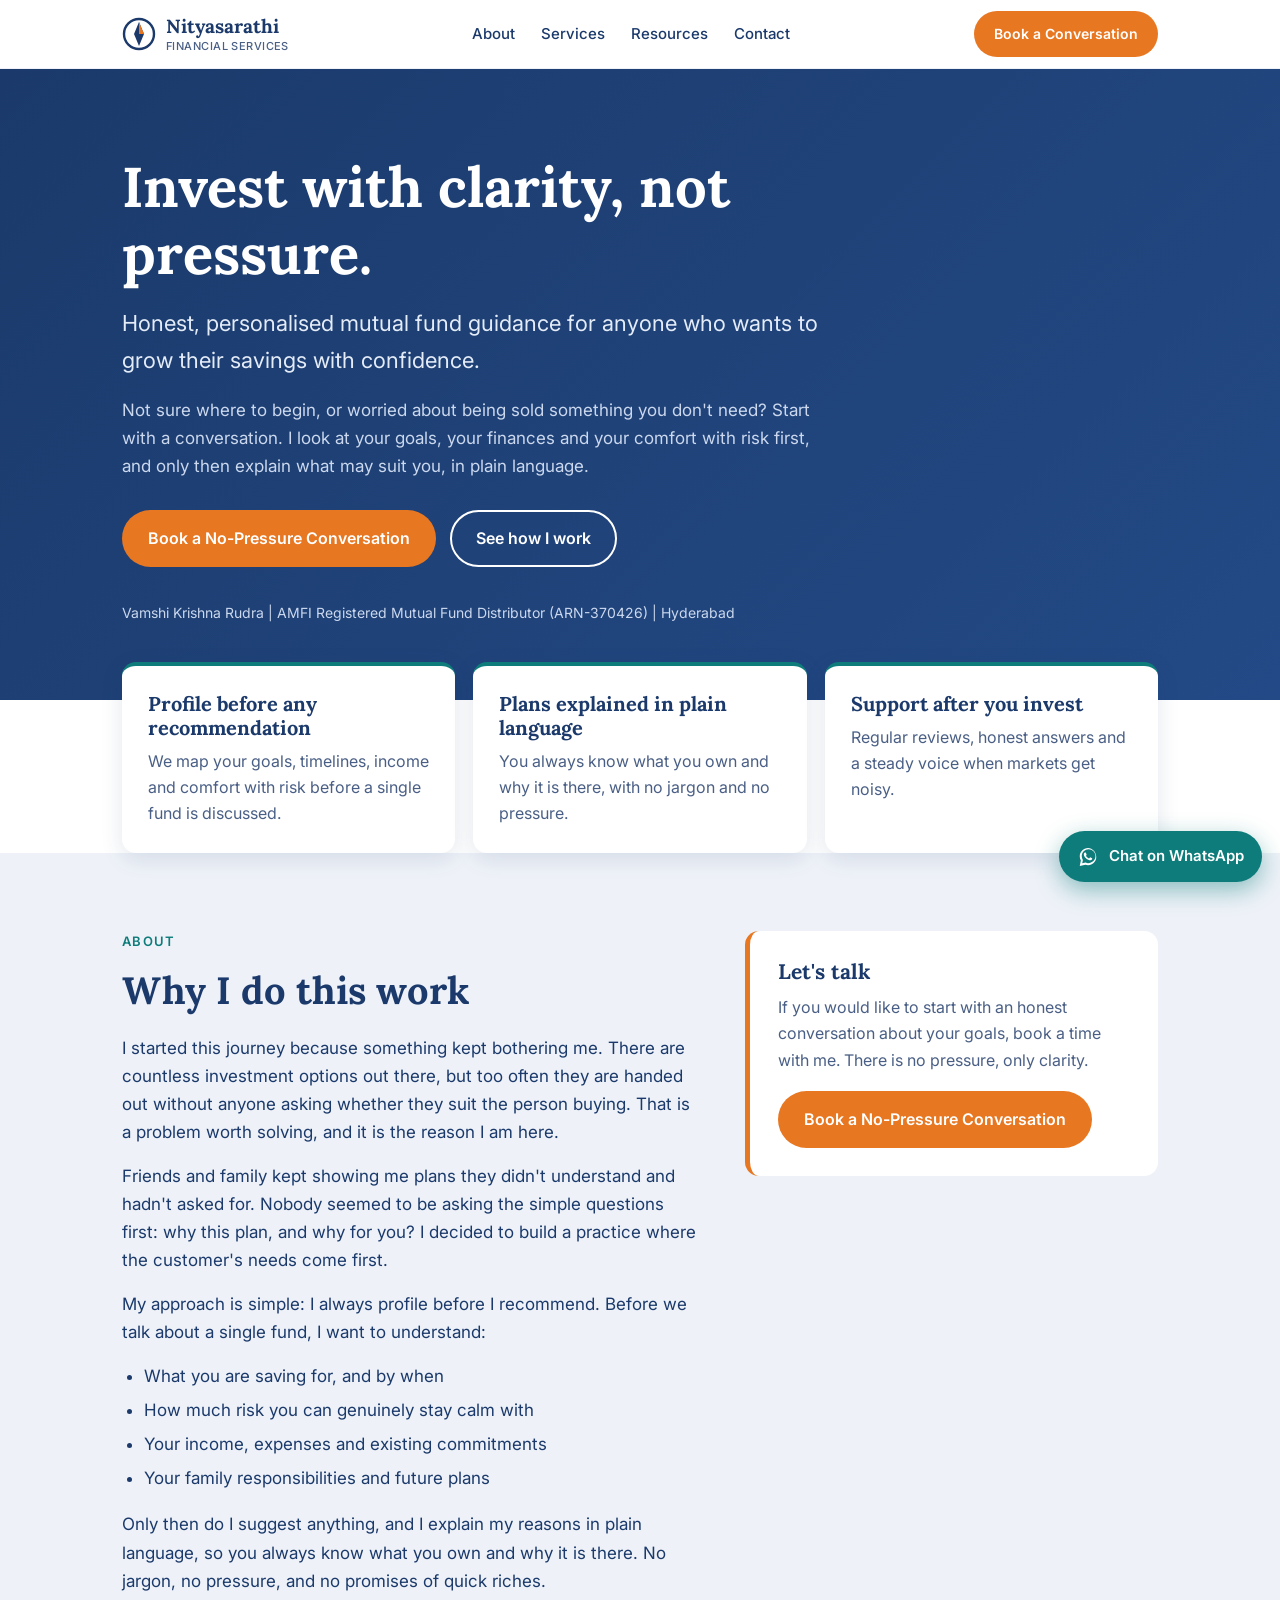
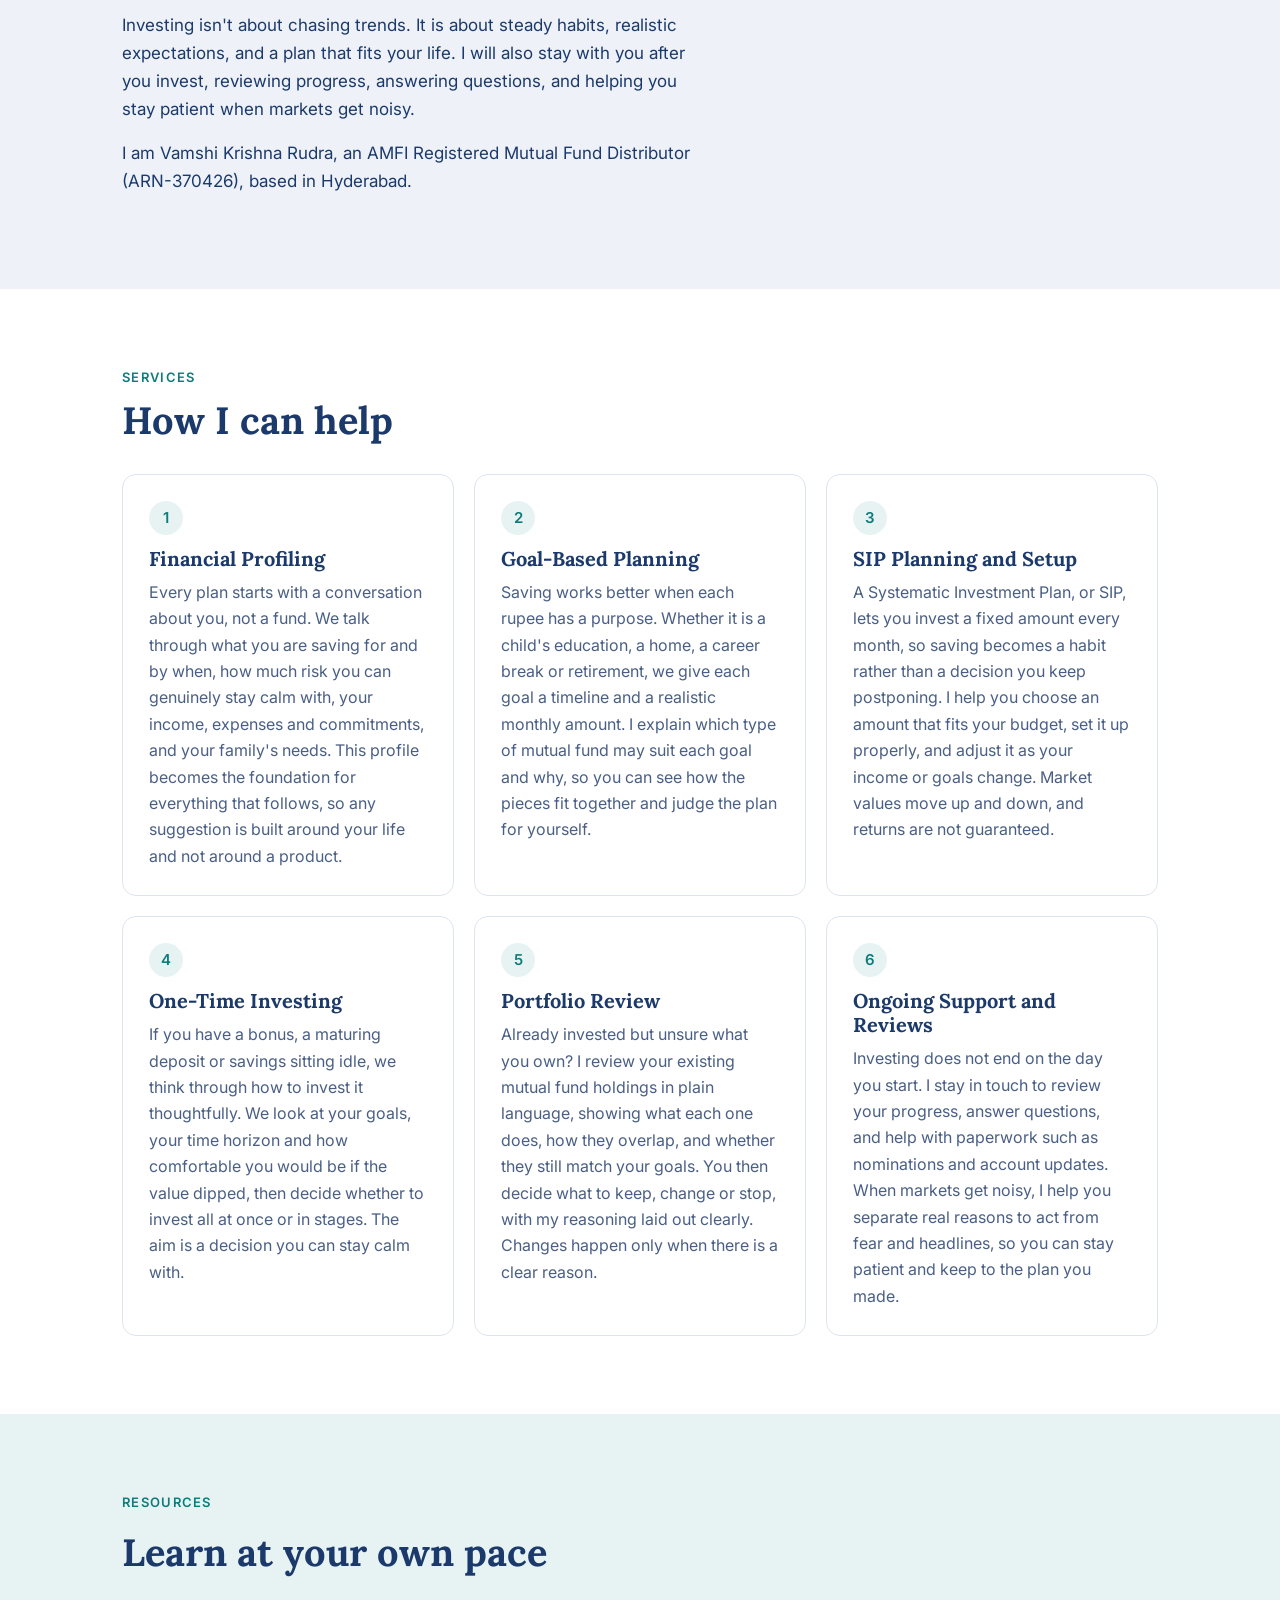
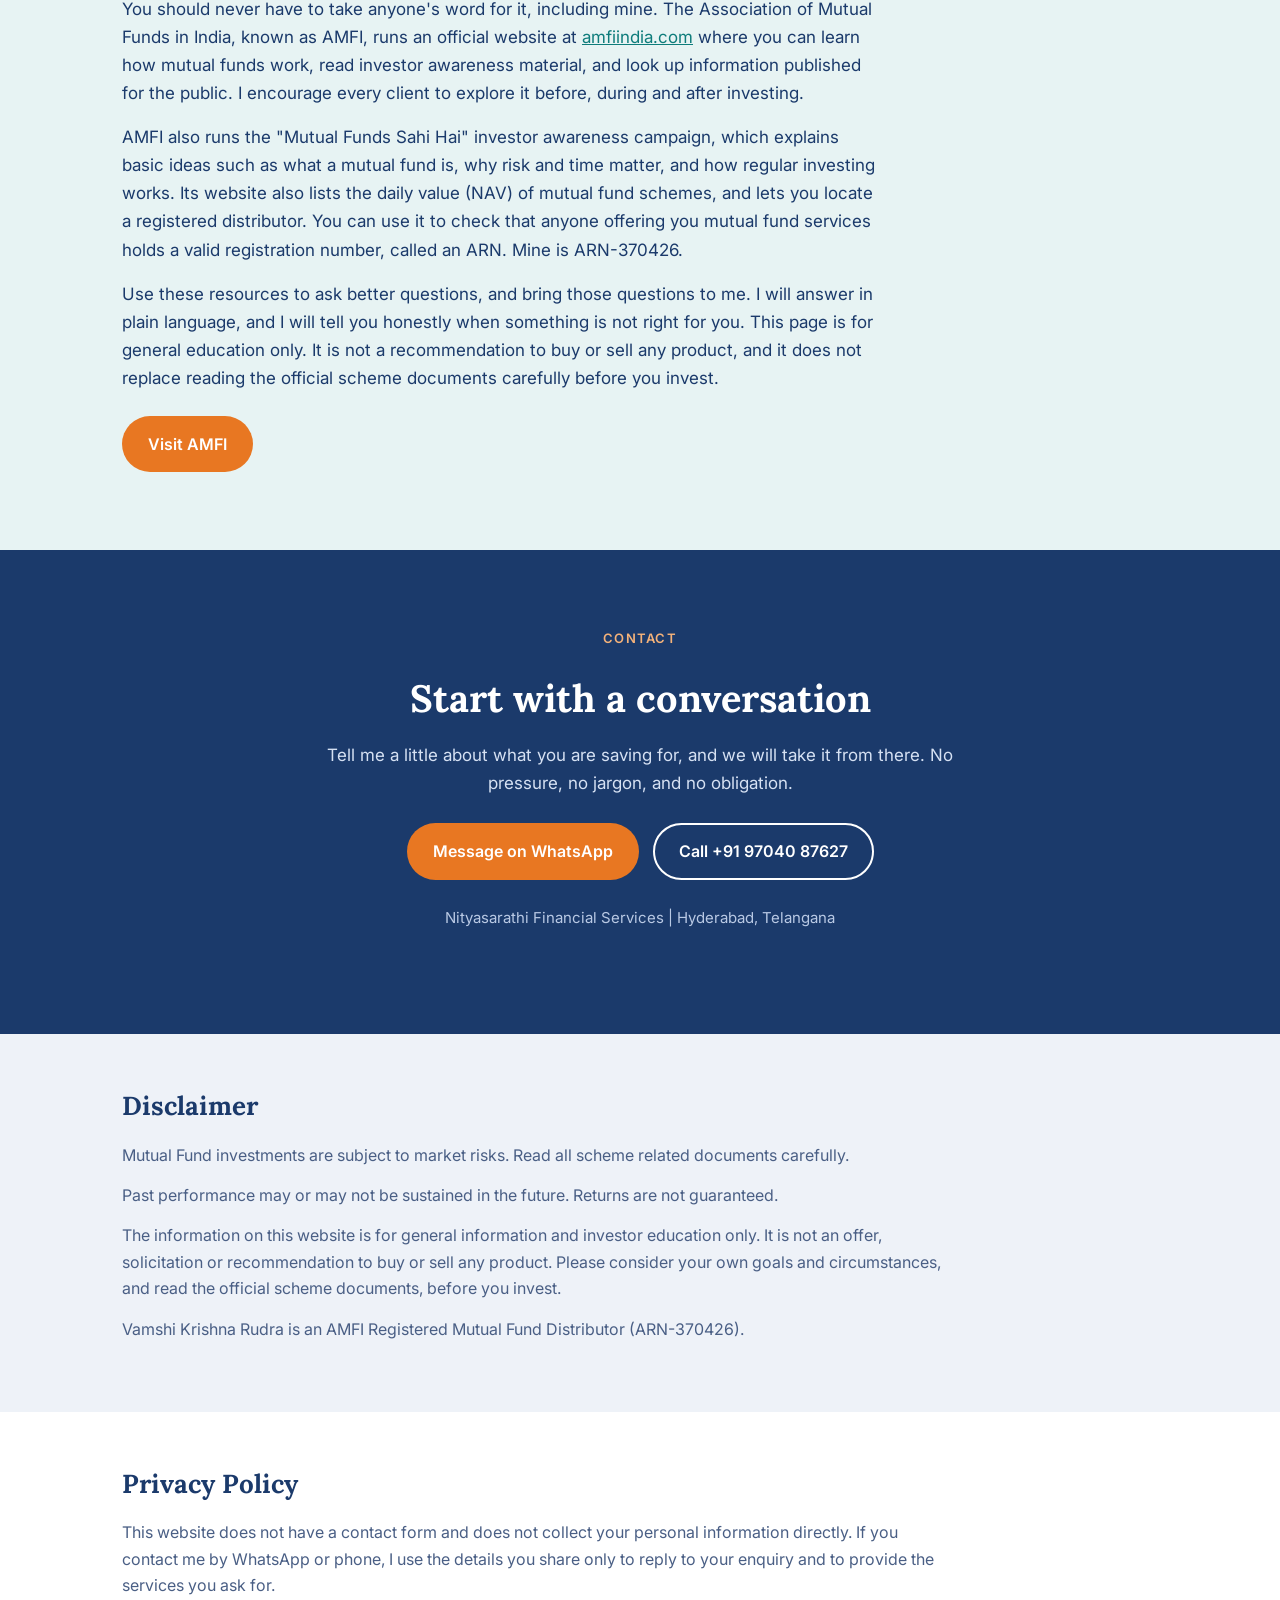
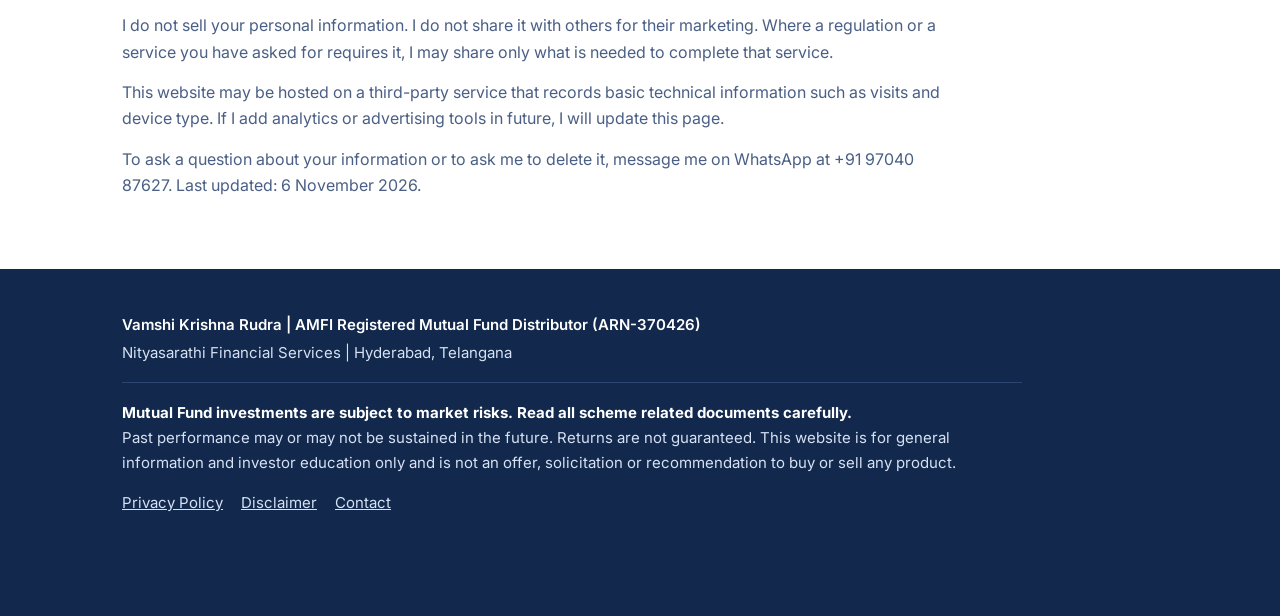
==== index.html @ 52b4471c "Add files via upload" ====
<!DOCTYPE html>
<html lang="en">
<head>
<meta charset="utf-8">
<meta name="viewport" content="width=device-width, initial-scale=1">
<title>Nityasarathi Financial Services | Mutual Fund Distributor, Hyderabad</title>
<meta name="description" content="Honest, personalised mutual fund guidance explained in plain language. Vamshi Krishna Rudra, AMFI Registered Mutual Fund Distributor (ARN-370426), Hyderabad.">
<meta property="og:title" content="Nityasarathi Financial Services">
<meta property="og:description" content="Invest with clarity, not pressure. Honest, personalised mutual fund guidance for anyone who wants to grow their savings with confidence.">
<meta property="og:type" content="website">
<link rel="preconnect" href="https://fonts.googleapis.com">
<link rel="preconnect" href="https://fonts.gstatic.com" crossorigin>
<link href="https://fonts.googleapis.com/css2?family=Lora:wght@600;700&family=Inter:wght@400;500;600&display=swap" rel="stylesheet">
<style>
  :root {
    --navy: #1B3A6B;
    --teal: #0E7C7B;
    --orange: #E87722;
    --navy-tint: #EEF2F8;
    --teal-tint: #E7F3F3;
    --text: #1B3A6B;
    --muted: #4A5F85;
    --white: #FFFFFF;
    --radius: 14px;
  }
  * { box-sizing: border-box; margin: 0; padding: 0; }
  html { scroll-behavior: smooth; scroll-padding-top: 76px; }
  body { font-family: 'Inter', Arial, sans-serif; color: var(--text); background: var(--white); line-height: 1.65; font-size: 17px; }
  h1, h2, h3 { font-family: 'Lora', Georgia, serif; color: var(--navy); line-height: 1.2; }
  a { color: var(--teal); }
  .wrap { width: 100%; max-width: 1080px; margin: 0 auto; padding: 0 22px; }

  /* Header */
  header { position: sticky; top: 0; z-index: 50; background: var(--white); border-bottom: 1px solid var(--navy-tint); }
  .bar { display: flex; align-items: center; justify-content: space-between; height: 68px; gap: 16px; }
  .brand { display: flex; align-items: center; gap: 10px; text-decoration: none; color: var(--navy); font-family: 'Lora', Georgia, serif; font-weight: 700; font-size: 19px; line-height: 1.1; }
  .brand small { display: block; font-family: 'Inter', Arial, sans-serif; font-weight: 500; font-size: 11px; color: var(--muted); letter-spacing: .04em; text-transform: uppercase; margin-top: 3px; }
  nav { display: flex; gap: 26px; }
  nav a { text-decoration: none; color: var(--navy); font-weight: 500; font-size: 15px; }
  nav a:hover { color: var(--teal); }

  .btn { display: inline-block; text-decoration: none; font-weight: 600; font-size: 16px; padding: 13px 24px; border-radius: 999px; border: 2px solid transparent; cursor: pointer; text-align: center; }
  .btn-primary { background: var(--orange); color: var(--white); }
  .btn-primary:hover { background: #cf6a1c; }
  .btn-outline { border-color: var(--navy); color: var(--navy); background: transparent; }
  .btn-outline:hover { background: var(--navy); color: var(--white); }
  .btn-small { padding: 9px 18px; font-size: 14px; }

  /* Hero */
  .hero { background: linear-gradient(135deg, var(--navy) 0%, #234a86 100%); color: var(--white); padding: 84px 0 76px; }
  .hero h1 { color: var(--white); font-size: clamp(34px, 6vw, 56px); max-width: 780px; margin-bottom: 18px; }
  .hero .lead { font-size: clamp(18px, 2.4vw, 22px); max-width: 720px; margin-bottom: 18px; color: #E4ECF8; }
  .hero p.sub { max-width: 700px; color: #CBD8EE; margin-bottom: 30px; }
  .hero .actions { display: flex; flex-wrap: wrap; gap: 14px; }
  .hero .btn-outline { border-color: var(--white); color: var(--white); }
  .hero .btn-outline:hover { background: var(--white); color: var(--navy); }
  .hero .id { margin-top: 34px; font-size: 14px; color: #CBD8EE; }

  .pillars { margin-top: -38px; position: relative; z-index: 2; }
  .grid3 { display: grid; grid-template-columns: repeat(3, 1fr); gap: 18px; }
  .card { background: var(--white); border-radius: var(--radius); padding: 26px; box-shadow: 0 6px 22px rgba(27, 58, 107, .12); }
  .card h3 { font-size: 20px; margin-bottom: 8px; }
  .card p { color: var(--muted); font-size: 16px; }
  .pillars .card { border-top: 4px solid var(--teal); }

  section { padding: 78px 0; }
  .eyebrow { color: var(--teal); font-weight: 600; font-size: 13px; letter-spacing: .1em; text-transform: uppercase; margin-bottom: 10px; }
  h2 { font-size: clamp(28px, 4vw, 38px); margin-bottom: 20px; }

  /* About */
  #about { background: var(--navy-tint); }
  .about-grid { display: grid; grid-template-columns: 1.4fr 1fr; gap: 44px; align-items: start; }
  .about-grid p { margin-bottom: 16px; }
  .about-grid ul { margin: 0 0 18px 22px; }
  .about-grid li { margin-bottom: 6px; }
  .about-side { background: var(--white); border-radius: var(--radius); padding: 28px; border-left: 5px solid var(--orange); }
  .about-side h3 { font-size: 21px; margin-bottom: 10px; }
  .about-side p { color: var(--muted); font-size: 16px; margin-bottom: 18px; }

  /* Services */
  .grid-services { display: grid; grid-template-columns: repeat(3, 1fr); gap: 20px; margin-top: 30px; }
  .service { background: var(--white); border: 1px solid #DCE4F0; border-radius: var(--radius); padding: 26px; }
  .service .n { display: inline-flex; align-items: center; justify-content: center; width: 34px; height: 34px; border-radius: 50%; background: var(--teal-tint); color: var(--teal); font-weight: 600; font-size: 15px; margin-bottom: 12px; }
  .service h3 { font-size: 20px; margin-bottom: 8px; }
  .service p { color: var(--muted); font-size: 16px; }

  /* Resources */
  #resources { background: var(--teal-tint); }
  #resources .text { max-width: 760px; }
  #resources p { margin-bottom: 16px; }
  #resources .btn { margin-top: 8px; }

  /* Contact */
  #contact { background: var(--navy); color: var(--white); text-align: center; }
  #contact h2 { color: var(--white); }
  #contact p { max-width: 640px; margin: 0 auto 26px; color: #D6E1F3; }
  #contact .actions { display: flex; flex-wrap: wrap; gap: 14px; justify-content: center; }
  #contact .btn-outline { border-color: var(--white); color: var(--white); }
  #contact .btn-outline:hover { background: var(--white); color: var(--navy); }
  #contact .place { margin-top: 26px; font-size: 15px; color: #B9C9E4; }

  /* Legal sections */
  .legal { padding: 56px 0; }
  .legal h2 { font-size: 26px; }
  .legal p { max-width: 820px; margin-bottom: 14px; color: var(--muted); font-size: 16px; }
  .legal.alt { background: var(--navy-tint); }

  /* Footer */
  footer { background: #12294d; color: #D6E1F3; padding: 44px 0 100px; font-size: 15px; }
  footer .reg { font-weight: 600; color: var(--white); margin-bottom: 4px; }
  footer .line { margin-bottom: 16px; }
  footer .disc { border-top: 1px solid #2d4670; padding-top: 18px; margin-top: 6px; max-width: 900px; }
  footer .disc strong { color: var(--white); }
  footer .links { margin-top: 16px; display: flex; gap: 18px; flex-wrap: wrap; }
  footer a { color: #D6E1F3; }

  /* WhatsApp floating button */
  .wa { position: fixed; right: 18px; bottom: 18px; z-index: 60; display: flex; align-items: center; gap: 10px; background: var(--teal); color: var(--white); text-decoration: none; font-weight: 600; font-size: 15px; padding: 13px 18px; border-radius: 999px; box-shadow: 0 8px 24px rgba(14, 124, 123, .45); }
  .wa:hover { background: #0b6665; }
  .wa svg { width: 22px; height: 22px; fill: currentColor; }

  @media (max-width: 860px) {
    nav { display: none; }
    .grid3, .grid-services, .about-grid { grid-template-columns: 1fr; }
    .hero { padding: 56px 0 64px; }
    section { padding: 58px 0; }
    .brand small { display: none; }
  }
  @media (max-width: 480px) {
    .wa span { display: none; }
    .wa { padding: 15px; }
    .bar .btn-small { padding: 9px 14px; font-size: 13px; }
  }
</style>
</head>
<body>

<header>
  <div class="wrap bar">
    <a class="brand" href="#top" aria-label="Nityasarathi Financial Services home">
      <svg width="34" height="34" viewBox="0 0 34 34" aria-hidden="true"><circle cx="17" cy="17" r="15" fill="none" stroke="#1B3A6B" stroke-width="2.4"/><path d="M17 5 L22 17 L17 29 L12 17 Z" fill="#1B3A6B"/><path d="M17 5 L22 17 L17 17 Z" fill="#E87722"/></svg>
      <span>Nityasarathi<small>Financial Services</small></span>
    </a>
    <nav aria-label="Main">
      <a href="#about">About</a>
      <a href="#services">Services</a>
      <a href="#resources">Resources</a>
      <a href="#contact">Contact</a>
    </nav>
    <a class="btn btn-primary btn-small" href="https://wa.me/919704087627?text=Hello%2C%20I%20would%20like%20to%20book%20a%20conversation." target="_blank" rel="noopener">Book a Conversation</a>
  </div>
</header>

<main id="top">

<!-- HERO -->
<div class="hero">
  <div class="wrap">
    <h1>Invest with clarity, not pressure.</h1>
    <p class="lead">Honest, personalised mutual fund guidance for anyone who wants to grow their savings with confidence.</p>
    <p class="sub">Not sure where to begin, or worried about being sold something you don't need? Start with a conversation. I look at your goals, your finances and your comfort with risk first, and only then explain what may suit you, in plain language.</p>
    <div class="actions">
      <a class="btn btn-primary" href="https://wa.me/919704087627?text=Hello%2C%20I%20would%20like%20to%20book%20a%20no-pressure%20conversation." target="_blank" rel="noopener">Book a No-Pressure Conversation</a>
      <a class="btn btn-outline" href="#about">See how I work</a>
    </div>
    <p class="id">Vamshi Krishna Rudra | AMFI Registered Mutual Fund Distributor (ARN-370426) | Hyderabad</p>
  </div>
</div>

<div class="pillars">
  <div class="wrap grid3">
    <div class="card">
      <h3>Profile before any recommendation</h3>
      <p>We map your goals, timelines, income and comfort with risk before a single fund is discussed.</p>
    </div>
    <div class="card">
      <h3>Plans explained in plain language</h3>
      <p>You always know what you own and why it is there, with no jargon and no pressure.</p>
    </div>
    <div class="card">
      <h3>Support after you invest</h3>
      <p>Regular reviews, honest answers and a steady voice when markets get noisy.</p>
    </div>
  </div>
</div>

<!-- ABOUT -->
<section id="about">
  <div class="wrap about-grid">
    <div>
      <p class="eyebrow">About</p>
      <h2>Why I do this work</h2>
      <p>I started this journey because something kept bothering me. There are countless investment options out there, but too often they are handed out without anyone asking whether they suit the person buying. That is a problem worth solving, and it is the reason I am here.</p>
      <p>Friends and family kept showing me plans they didn't understand and hadn't asked for. Nobody seemed to be asking the simple questions first: why this plan, and why for you? I decided to build a practice where the customer's needs come first.</p>
      <p>My approach is simple: I always profile before I recommend. Before we talk about a single fund, I want to understand:</p>
      <ul>
        <li>What you are saving for, and by when</li>
        <li>How much risk you can genuinely stay calm with</li>
        <li>Your income, expenses and existing commitments</li>
        <li>Your family responsibilities and future plans</li>
      </ul>
      <p>Only then do I suggest anything, and I explain my reasons in plain language, so you always know what you own and why it is there. No jargon, no pressure, and no promises of quick riches.</p>
      <p>Investing isn't about chasing trends. It is about steady habits, realistic expectations, and a plan that fits your life. I will also stay with you after you invest, reviewing progress, answering questions, and helping you stay patient when markets get noisy.</p>
      <p>I am Vamshi Krishna Rudra, an AMFI Registered Mutual Fund Distributor (ARN-370426), based in Hyderabad.</p>
    </div>
    <aside class="about-side">
      <h3>Let's talk</h3>
      <p>If you would like to start with an honest conversation about your goals, book a time with me. There is no pressure, only clarity.</p>
      <a class="btn btn-primary" href="https://wa.me/919704087627?text=Hello%2C%20I%20would%20like%20to%20book%20a%20conversation." target="_blank" rel="noopener">Book a No-Pressure Conversation</a>
    </aside>
  </div>
</section>

<!-- SERVICES -->
<section id="services">
  <div class="wrap">
    <p class="eyebrow">Services</p>
    <h2>How I can help</h2>
    <div class="grid-services">
      <div class="service">
        <span class="n">1</span>
        <h3>Financial Profiling</h3>
        <p>Every plan starts with a conversation about you, not a fund. We talk through what you are saving for and by when, how much risk you can genuinely stay calm with, your income, expenses and commitments, and your family's needs. This profile becomes the foundation for everything that follows, so any suggestion is built around your life and not around a product.</p>
      </div>
      <div class="service">
        <span class="n">2</span>
        <h3>Goal-Based Planning</h3>
        <p>Saving works better when each rupee has a purpose. Whether it is a child's education, a home, a career break or retirement, we give each goal a timeline and a realistic monthly amount. I explain which type of mutual fund may suit each goal and why, so you can see how the pieces fit together and judge the plan for yourself.</p>
      </div>
      <div class="service">
        <span class="n">3</span>
        <h3>SIP Planning and Setup</h3>
        <p>A Systematic Investment Plan, or SIP, lets you invest a fixed amount every month, so saving becomes a habit rather than a decision you keep postponing. I help you choose an amount that fits your budget, set it up properly, and adjust it as your income or goals change. Market values move up and down, and returns are not guaranteed.</p>
      </div>
      <div class="service">
        <span class="n">4</span>
        <h3>One-Time Investing</h3>
        <p>If you have a bonus, a maturing deposit or savings sitting idle, we think through how to invest it thoughtfully. We look at your goals, your time horizon and how comfortable you would be if the value dipped, then decide whether to invest all at once or in stages. The aim is a decision you can stay calm with.</p>
      </div>
      <div class="service">
        <span class="n">5</span>
        <h3>Portfolio Review</h3>
        <p>Already invested but unsure what you own? I review your existing mutual fund holdings in plain language, showing what each one does, how they overlap, and whether they still match your goals. You then decide what to keep, change or stop, with my reasoning laid out clearly. Changes happen only when there is a clear reason.</p>
      </div>
      <div class="service">
        <span class="n">6</span>
        <h3>Ongoing Support and Reviews</h3>
        <p>Investing does not end on the day you start. I stay in touch to review your progress, answer questions, and help with paperwork such as nominations and account updates. When markets get noisy, I help you separate real reasons to act from fear and headlines, so you can stay patient and keep to the plan you made.</p>
      </div>
    </div>
  </div>
</section>

<!-- RESOURCES -->
<section id="resources">
  <div class="wrap">
    <div class="text">
      <p class="eyebrow">Resources</p>
      <h2>Learn at your own pace</h2>
      <p>You should never have to take anyone's word for it, including mine. The Association of Mutual Funds in India, known as AMFI, runs an official website at <a href="https://www.amfiindia.com" target="_blank" rel="noopener">amfiindia.com</a> where you can learn how mutual funds work, read investor awareness material, and look up information published for the public. I encourage every client to explore it before, during and after investing.</p>
      <p>AMFI also runs the "Mutual Funds Sahi Hai" investor awareness campaign, which explains basic ideas such as what a mutual fund is, why risk and time matter, and how regular investing works. Its website also lists the daily value (NAV) of mutual fund schemes, and lets you locate a registered distributor. You can use it to check that anyone offering you mutual fund services holds a valid registration number, called an ARN. Mine is ARN-370426.</p>
      <p>Use these resources to ask better questions, and bring those questions to me. I will answer in plain language, and I will tell you honestly when something is not right for you. This page is for general education only. It is not a recommendation to buy or sell any product, and it does not replace reading the official scheme documents carefully before you invest.</p>
      <a class="btn btn-primary" href="https://www.amfiindia.com" target="_blank" rel="noopener">Visit AMFI</a>
    </div>
  </div>
</section>

<!-- CONTACT -->
<section id="contact">
  <div class="wrap">
    <p class="eyebrow" style="color:#F4B27A">Contact</p>
    <h2>Start with a conversation</h2>
    <p>Tell me a little about what you are saving for, and we will take it from there. No pressure, no jargon, and no obligation.</p>
    <div class="actions">
      <a class="btn btn-primary" href="https://wa.me/919704087627?text=Hello%2C%20I%20would%20like%20to%20book%20a%20no-pressure%20conversation." target="_blank" rel="noopener">Message on WhatsApp</a>
      <a class="btn btn-outline" href="tel:+919704087627">Call +91 97040 87627</a>
    </div>
    <p class="place">Nityasarathi Financial Services | Hyderabad, Telangana</p>
  </div>
</section>

<!-- DISCLAIMER -->
<section class="legal alt" id="disclaimer">
  <div class="wrap">
    <h2>Disclaimer</h2>
    <p>Mutual Fund investments are subject to market risks. Read all scheme related documents carefully.</p>
    <p>Past performance may or may not be sustained in the future. Returns are not guaranteed.</p>
    <p>The information on this website is for general information and investor education only. It is not an offer, solicitation or recommendation to buy or sell any product. Please consider your own goals and circumstances, and read the official scheme documents, before you invest.</p>
    <p>Vamshi Krishna Rudra is an AMFI Registered Mutual Fund Distributor (ARN-370426).</p>
  </div>
</section>

<!-- PRIVACY -->
<section class="legal" id="privacy">
  <div class="wrap">
    <h2>Privacy Policy</h2>
    <p>This website does not have a contact form and does not collect your personal information directly. If you contact me by WhatsApp or phone, I use the details you share only to reply to your enquiry and to provide the services you ask for.</p>
    <p>I do not sell your personal information. I do not share it with others for their marketing. Where a regulation or a service you have asked for requires it, I may share only what is needed to complete that service.</p>
    <p>This website may be hosted on a third-party service that records basic technical information such as visits and device type. If I add analytics or advertising tools in future, I will update this page.</p>
    <p>To ask a question about your information or to ask me to delete it, message me on WhatsApp at +91 97040 87627. Last updated: 6 November 2026.</p>
  </div>
</section>

</main>

<footer>
  <div class="wrap">
    <p class="reg">Vamshi Krishna Rudra | AMFI Registered Mutual Fund Distributor (ARN-370426)</p>
    <p class="line">Nityasarathi Financial Services | Hyderabad, Telangana</p>
    <div class="disc">
      <p><strong>Mutual Fund investments are subject to market risks. Read all scheme related documents carefully.</strong></p>
      <p>Past performance may or may not be sustained in the future. Returns are not guaranteed. This website is for general information and investor education only and is not an offer, solicitation or recommendation to buy or sell any product.</p>
    </div>
    <div class="links">
      <a href="#privacy">Privacy Policy</a>
      <a href="#disclaimer">Disclaimer</a>
      <a href="#contact">Contact</a>
    </div>
  </div>
</footer>

<a class="wa" href="https://wa.me/919704087627?text=Hello%2C%20I%20would%20like%20to%20book%20a%20conversation." target="_blank" rel="noopener" aria-label="Chat on WhatsApp">
  <svg viewBox="0 0 32 32" aria-hidden="true"><path d="M16.04 3C9.4 3 4 8.38 4 15.01c0 2.12.56 4.19 1.62 6.01L4 29l8.14-1.59a12.02 12.02 0 0 0 3.9.65h.01C22.67 28.06 28 22.66 28 16.03 28 9.4 22.68 3 16.04 3Zm0 22.03h-.01c-1.19 0-2.35-.32-3.37-.92l-.24-.14-4.83.94.99-4.7-.16-.25a9.97 9.97 0 0 1-1.54-5.3c0-5.5 4.49-9.97 10.02-9.97 5.52 0 10.01 4.47 10.01 9.99 0 5.51-4.49 10.35-10.87 10.35Zm5.5-7.46c-.3-.15-1.78-.88-2.06-.98-.28-.1-.48-.15-.68.15-.2.3-.78.98-.96 1.18-.17.2-.35.23-.65.08-.3-.15-1.27-.47-2.42-1.49-.9-.8-1.5-1.78-1.67-2.08-.18-.3-.02-.46.13-.61.14-.13.3-.35.45-.52.15-.18.2-.3.3-.5.1-.2.05-.38-.02-.53-.08-.15-.68-1.64-.93-2.25-.24-.59-.49-.51-.68-.52h-.58c-.2 0-.53.08-.8.38-.28.3-1.05 1.03-1.05 2.5 0 1.48 1.08 2.9 1.23 3.1.15.2 2.12 3.23 5.13 4.53.72.31 1.28.5 1.71.63.72.23 1.37.2 1.89.12.58-.09 1.78-.73 2.03-1.43.25-.7.25-1.3.17-1.43-.07-.12-.27-.2-.57-.35Z"/></svg>
  <span>Chat on WhatsApp</span>
</a>

</body>
</html>
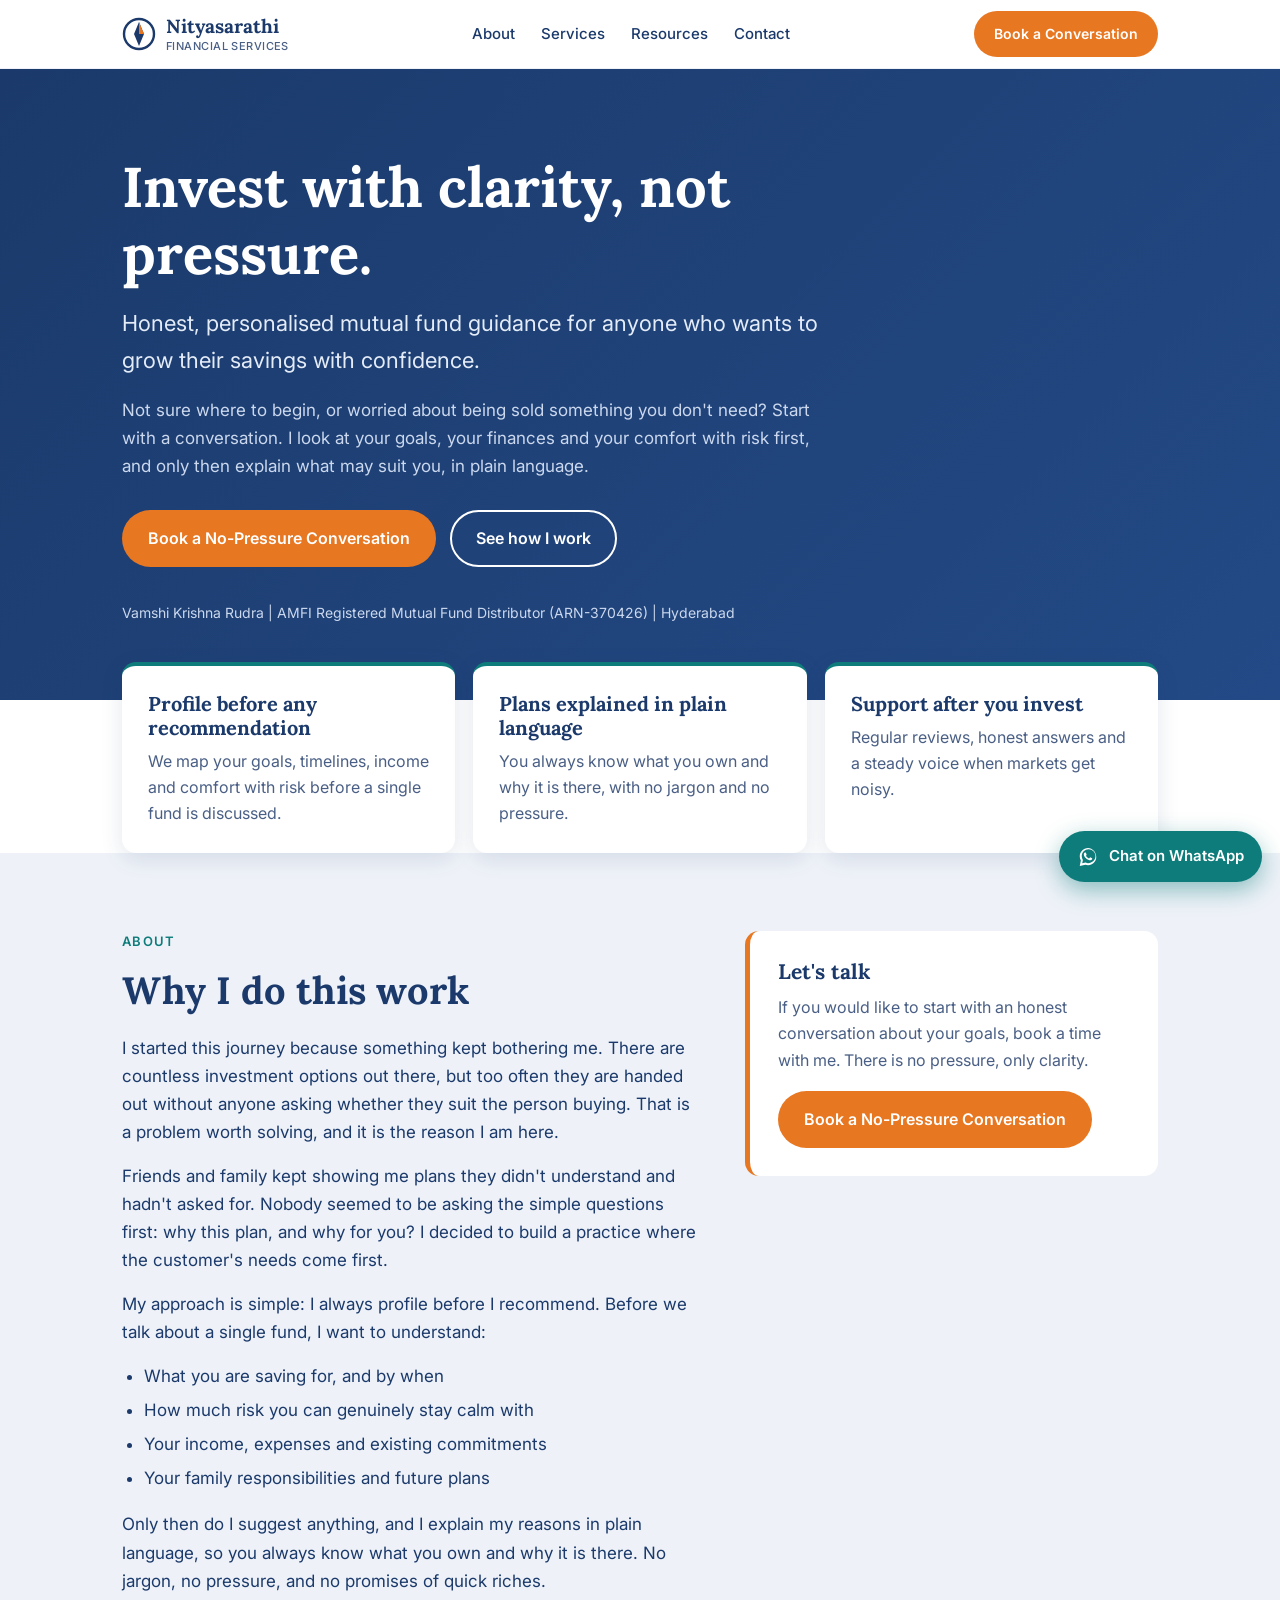
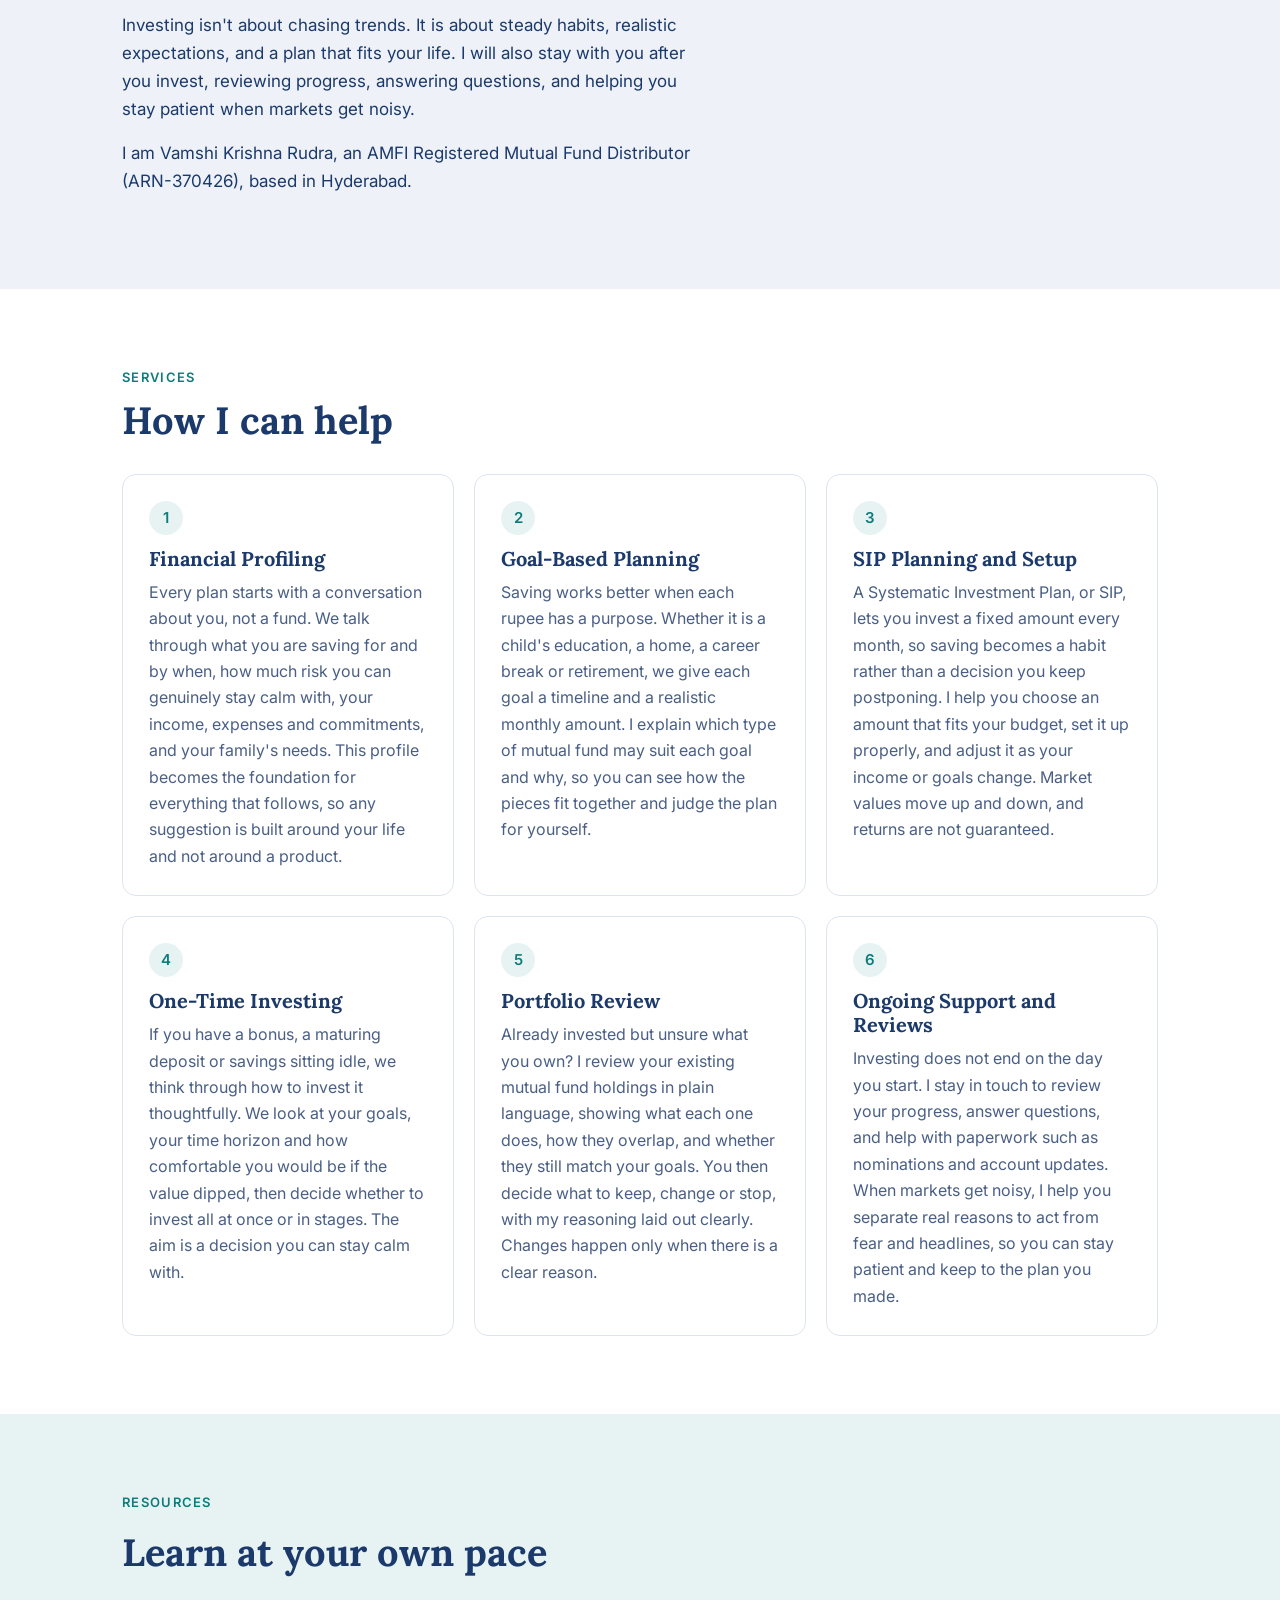
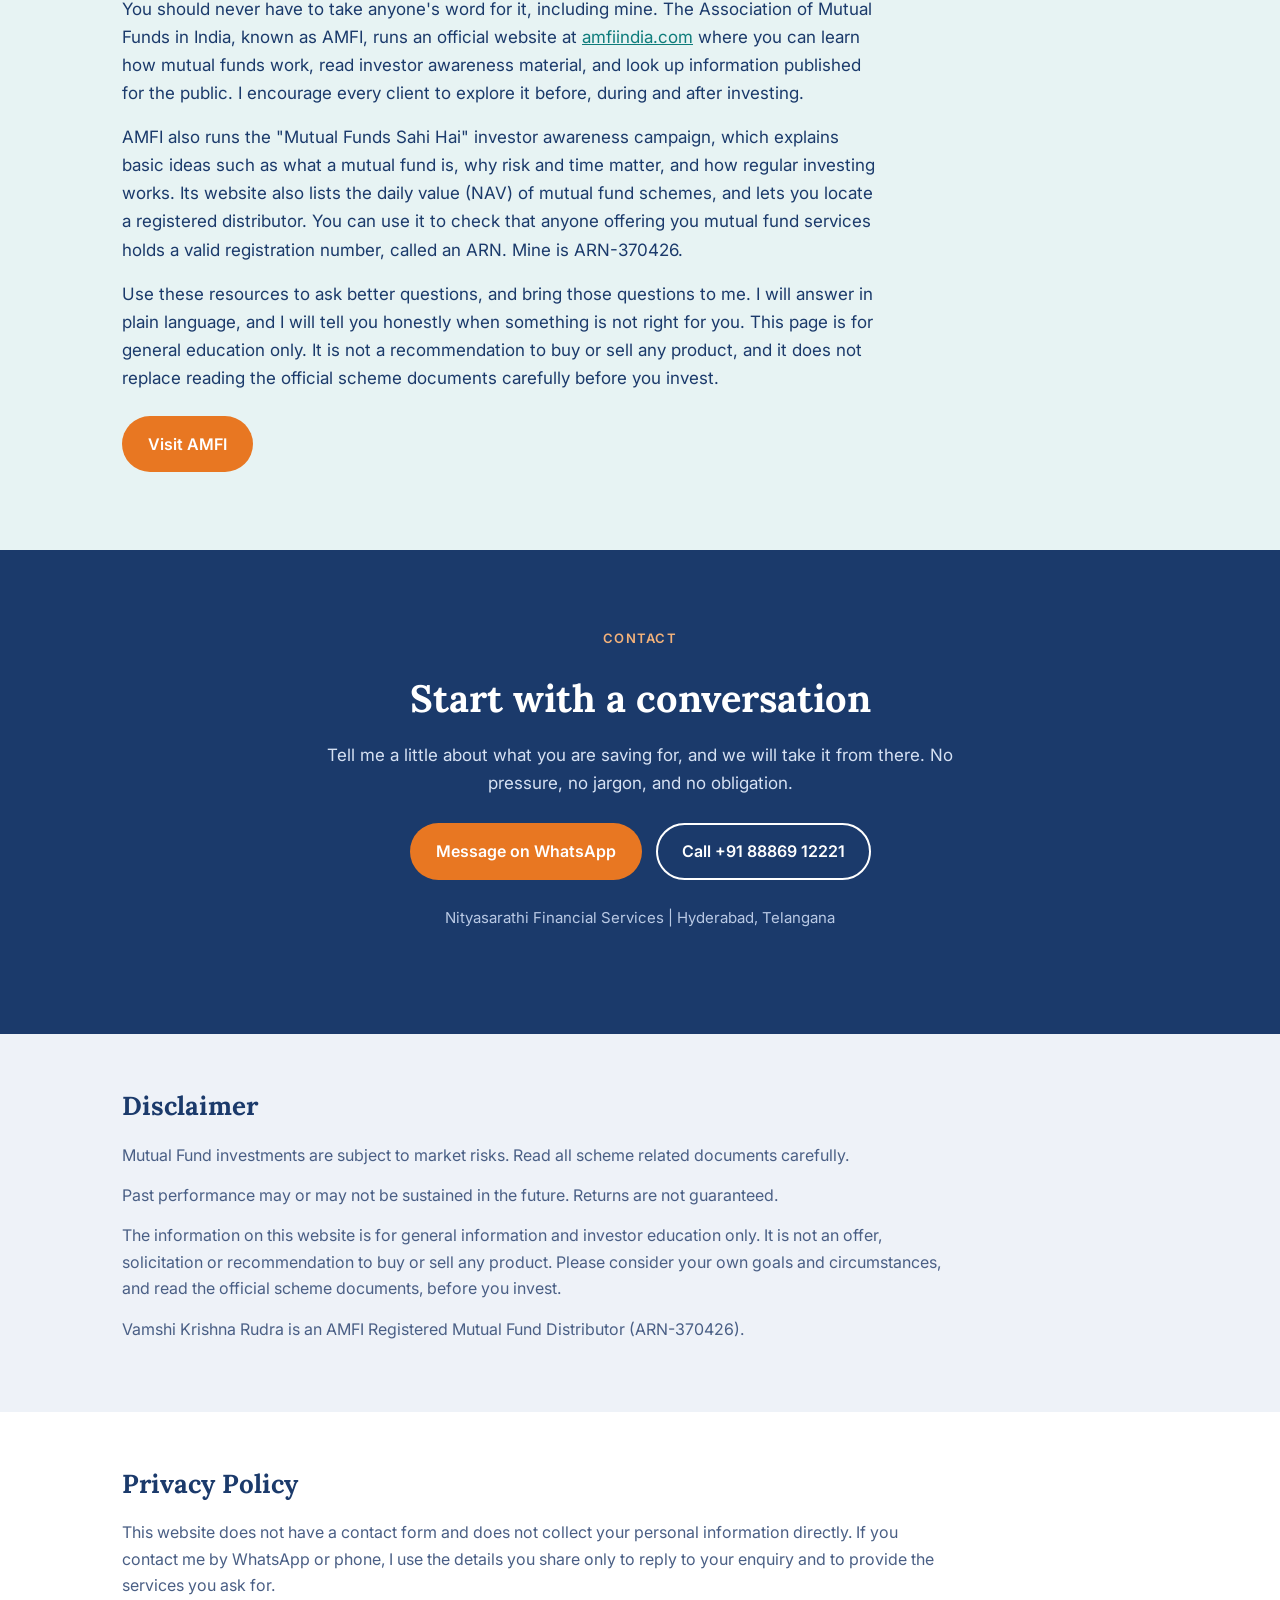
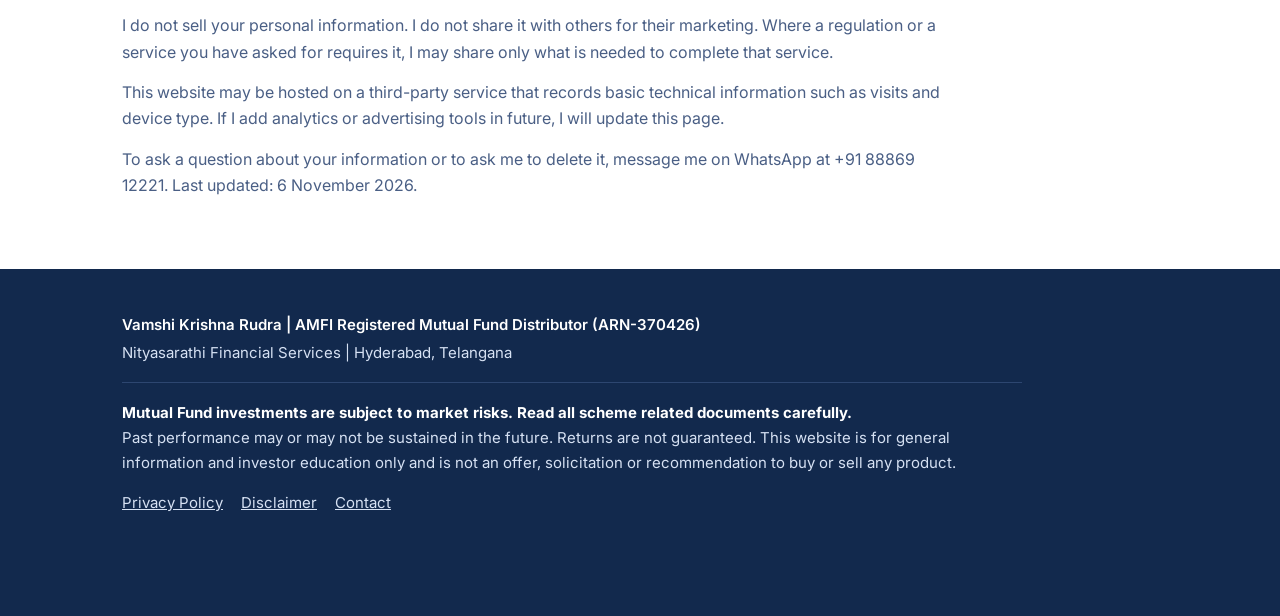
==== commit fb4daf67: "Add files via upload" ====
--- a/index.html
+++ b/index.html
@@ -147,7 +147,7 @@
       <a href="#resources">Resources</a>
       <a href="#contact">Contact</a>
     </nav>
-    <a class="btn btn-primary btn-small" href="https://wa.me/919704087627?text=Hello%2C%20I%20would%20like%20to%20book%20a%20conversation." target="_blank" rel="noopener">Book a Conversation</a>
+    <a class="btn btn-primary btn-small" href="https://wa.me/918886912221?text=Hello%2C%20I%20would%20like%20to%20book%20a%20conversation." target="_blank" rel="noopener">Book a Conversation</a>
   </div>
 </header>
 
@@ -160,7 +160,7 @@
     <p class="lead">Honest, personalised mutual fund guidance for anyone who wants to grow their savings with confidence.</p>
     <p class="sub">Not sure where to begin, or worried about being sold something you don't need? Start with a conversation. I look at your goals, your finances and your comfort with risk first, and only then explain what may suit you, in plain language.</p>
     <div class="actions">
-      <a class="btn btn-primary" href="https://wa.me/919704087627?text=Hello%2C%20I%20would%20like%20to%20book%20a%20no-pressure%20conversation." target="_blank" rel="noopener">Book a No-Pressure Conversation</a>
+      <a class="btn btn-primary" href="https://wa.me/918886912221?text=Hello%2C%20I%20would%20like%20to%20book%20a%20no-pressure%20conversation." target="_blank" rel="noopener">Book a No-Pressure Conversation</a>
       <a class="btn btn-outline" href="#about">See how I work</a>
     </div>
     <p class="id">Vamshi Krishna Rudra | AMFI Registered Mutual Fund Distributor (ARN-370426) | Hyderabad</p>
@@ -206,7 +206,7 @@
     <aside class="about-side">
       <h3>Let's talk</h3>
       <p>If you would like to start with an honest conversation about your goals, book a time with me. There is no pressure, only clarity.</p>
-      <a class="btn btn-primary" href="https://wa.me/919704087627?text=Hello%2C%20I%20would%20like%20to%20book%20a%20conversation." target="_blank" rel="noopener">Book a No-Pressure Conversation</a>
+      <a class="btn btn-primary" href="https://wa.me/918886912221?text=Hello%2C%20I%20would%20like%20to%20book%20a%20conversation." target="_blank" rel="noopener">Book a No-Pressure Conversation</a>
     </aside>
   </div>
 </section>
@@ -272,8 +272,8 @@
     <h2>Start with a conversation</h2>
     <p>Tell me a little about what you are saving for, and we will take it from there. No pressure, no jargon, and no obligation.</p>
     <div class="actions">
-      <a class="btn btn-primary" href="https://wa.me/919704087627?text=Hello%2C%20I%20would%20like%20to%20book%20a%20no-pressure%20conversation." target="_blank" rel="noopener">Message on WhatsApp</a>
-      <a class="btn btn-outline" href="tel:+919704087627">Call +91 97040 87627</a>
+      <a class="btn btn-primary" href="https://wa.me/918886912221?text=Hello%2C%20I%20would%20like%20to%20book%20a%20no-pressure%20conversation." target="_blank" rel="noopener">Message on WhatsApp</a>
+      <a class="btn btn-outline" href="tel:+918886912221">Call +91 88869 12221</a>
     </div>
     <p class="place">Nityasarathi Financial Services | Hyderabad, Telangana</p>
   </div>
@@ -297,7 +297,7 @@
     <p>This website does not have a contact form and does not collect your personal information directly. If you contact me by WhatsApp or phone, I use the details you share only to reply to your enquiry and to provide the services you ask for.</p>
     <p>I do not sell your personal information. I do not share it with others for their marketing. Where a regulation or a service you have asked for requires it, I may share only what is needed to complete that service.</p>
     <p>This website may be hosted on a third-party service that records basic technical information such as visits and device type. If I add analytics or advertising tools in future, I will update this page.</p>
-    <p>To ask a question about your information or to ask me to delete it, message me on WhatsApp at +91 97040 87627. Last updated: 6 November 2026.</p>
+    <p>To ask a question about your information or to ask me to delete it, message me on WhatsApp at +91 88869 12221. Last updated: 6 November 2026.</p>
   </div>
 </section>
 
@@ -319,7 +319,7 @@
   </div>
 </footer>
 
-<a class="wa" href="https://wa.me/919704087627?text=Hello%2C%20I%20would%20like%20to%20book%20a%20conversation." target="_blank" rel="noopener" aria-label="Chat on WhatsApp">
+<a class="wa" href="https://wa.me/918886912221?text=Hello%2C%20I%20would%20like%20to%20book%20a%20conversation." target="_blank" rel="noopener" aria-label="Chat on WhatsApp">
   <svg viewBox="0 0 32 32" aria-hidden="true"><path d="M16.04 3C9.4 3 4 8.38 4 15.01c0 2.12.56 4.19 1.62 6.01L4 29l8.14-1.59a12.02 12.02 0 0 0 3.9.65h.01C22.67 28.06 28 22.66 28 16.03 28 9.4 22.68 3 16.04 3Zm0 22.03h-.01c-1.19 0-2.35-.32-3.37-.92l-.24-.14-4.83.94.99-4.7-.16-.25a9.97 9.97 0 0 1-1.54-5.3c0-5.5 4.49-9.97 10.02-9.97 5.52 0 10.01 4.47 10.01 9.99 0 5.51-4.49 10.35-10.87 10.35Zm5.5-7.46c-.3-.15-1.78-.88-2.06-.98-.28-.1-.48-.15-.68.15-.2.3-.78.98-.96 1.18-.17.2-.35.23-.65.08-.3-.15-1.27-.47-2.42-1.49-.9-.8-1.5-1.78-1.67-2.08-.18-.3-.02-.46.13-.61.14-.13.3-.35.45-.52.15-.18.2-.3.3-.5.1-.2.05-.38-.02-.53-.08-.15-.68-1.64-.93-2.25-.24-.59-.49-.51-.68-.52h-.58c-.2 0-.53.08-.8.38-.28.3-1.05 1.03-1.05 2.5 0 1.48 1.08 2.9 1.23 3.1.15.2 2.12 3.23 5.13 4.53.72.31 1.28.5 1.71.63.72.23 1.37.2 1.89.12.58-.09 1.78-.73 2.03-1.43.25-.7.25-1.3.17-1.43-.07-.12-.27-.2-.57-.35Z"/></svg>
   <span>Chat on WhatsApp</span>
 </a>
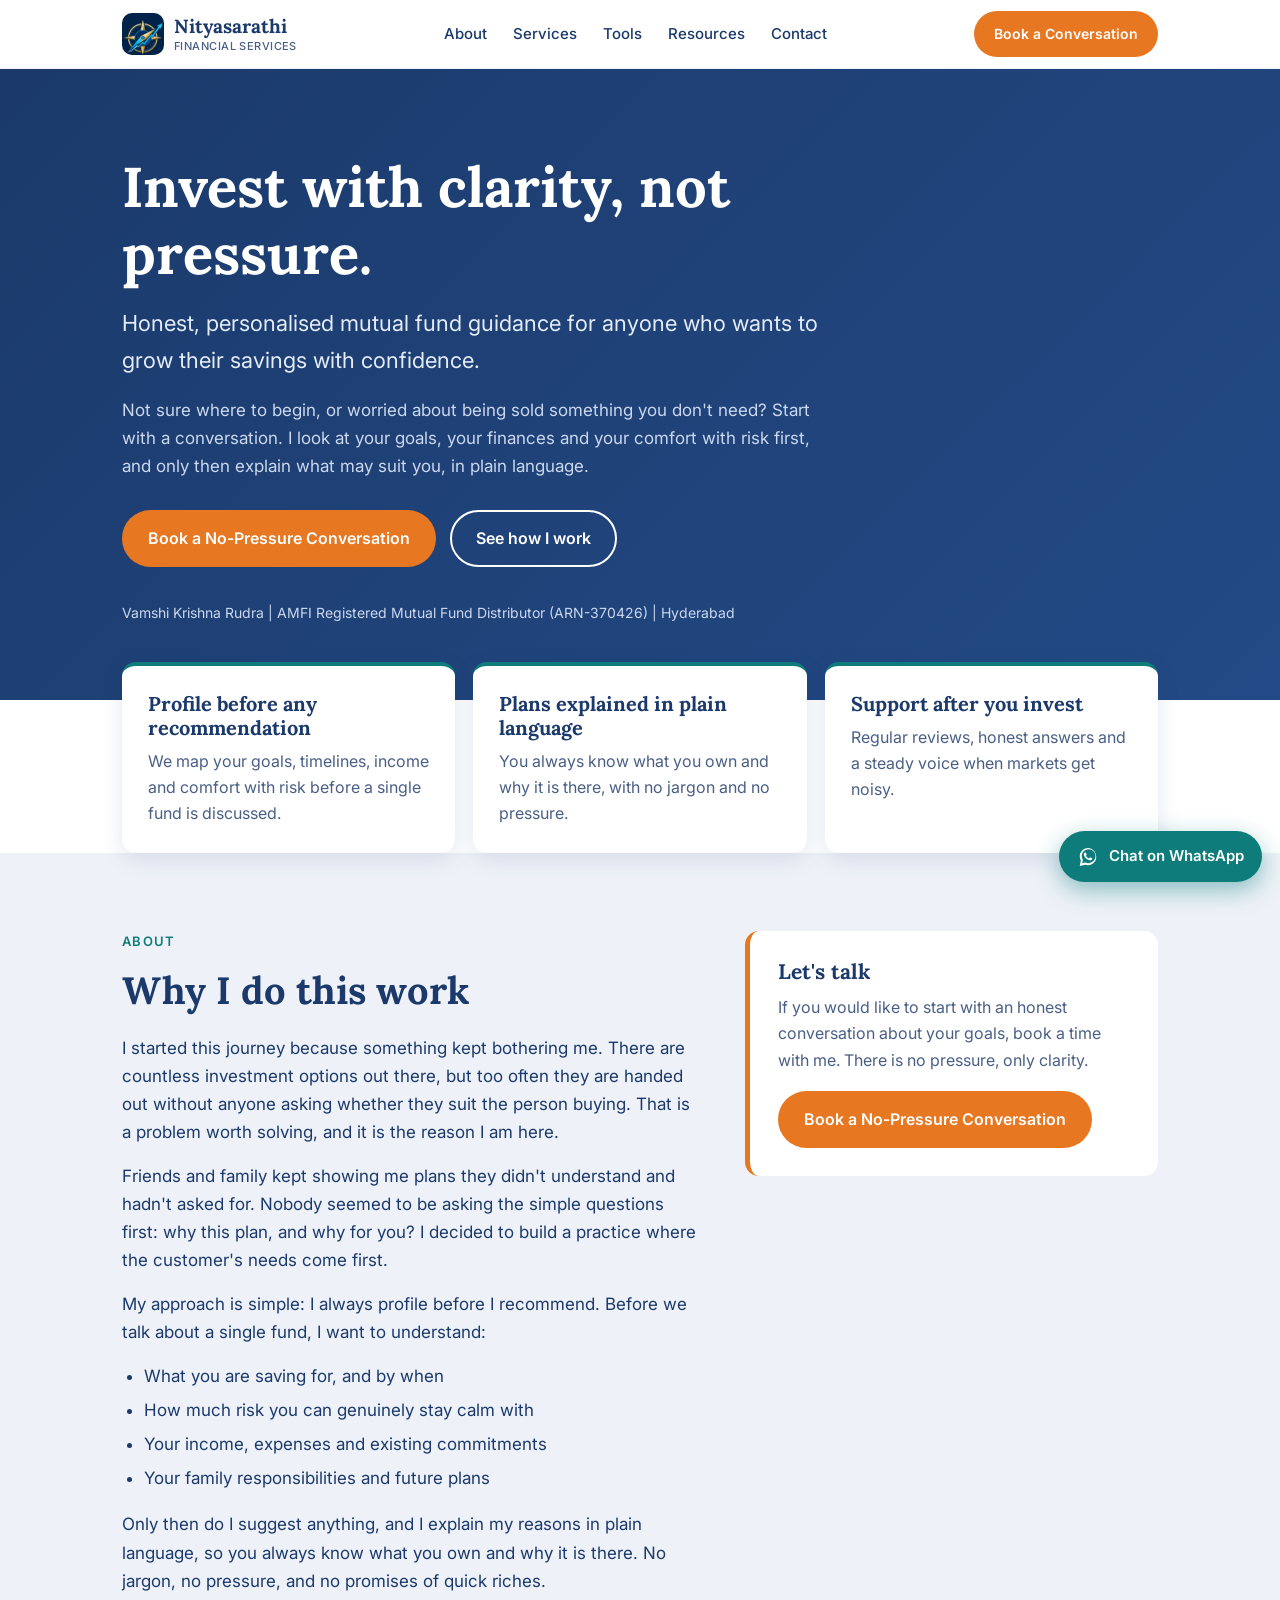
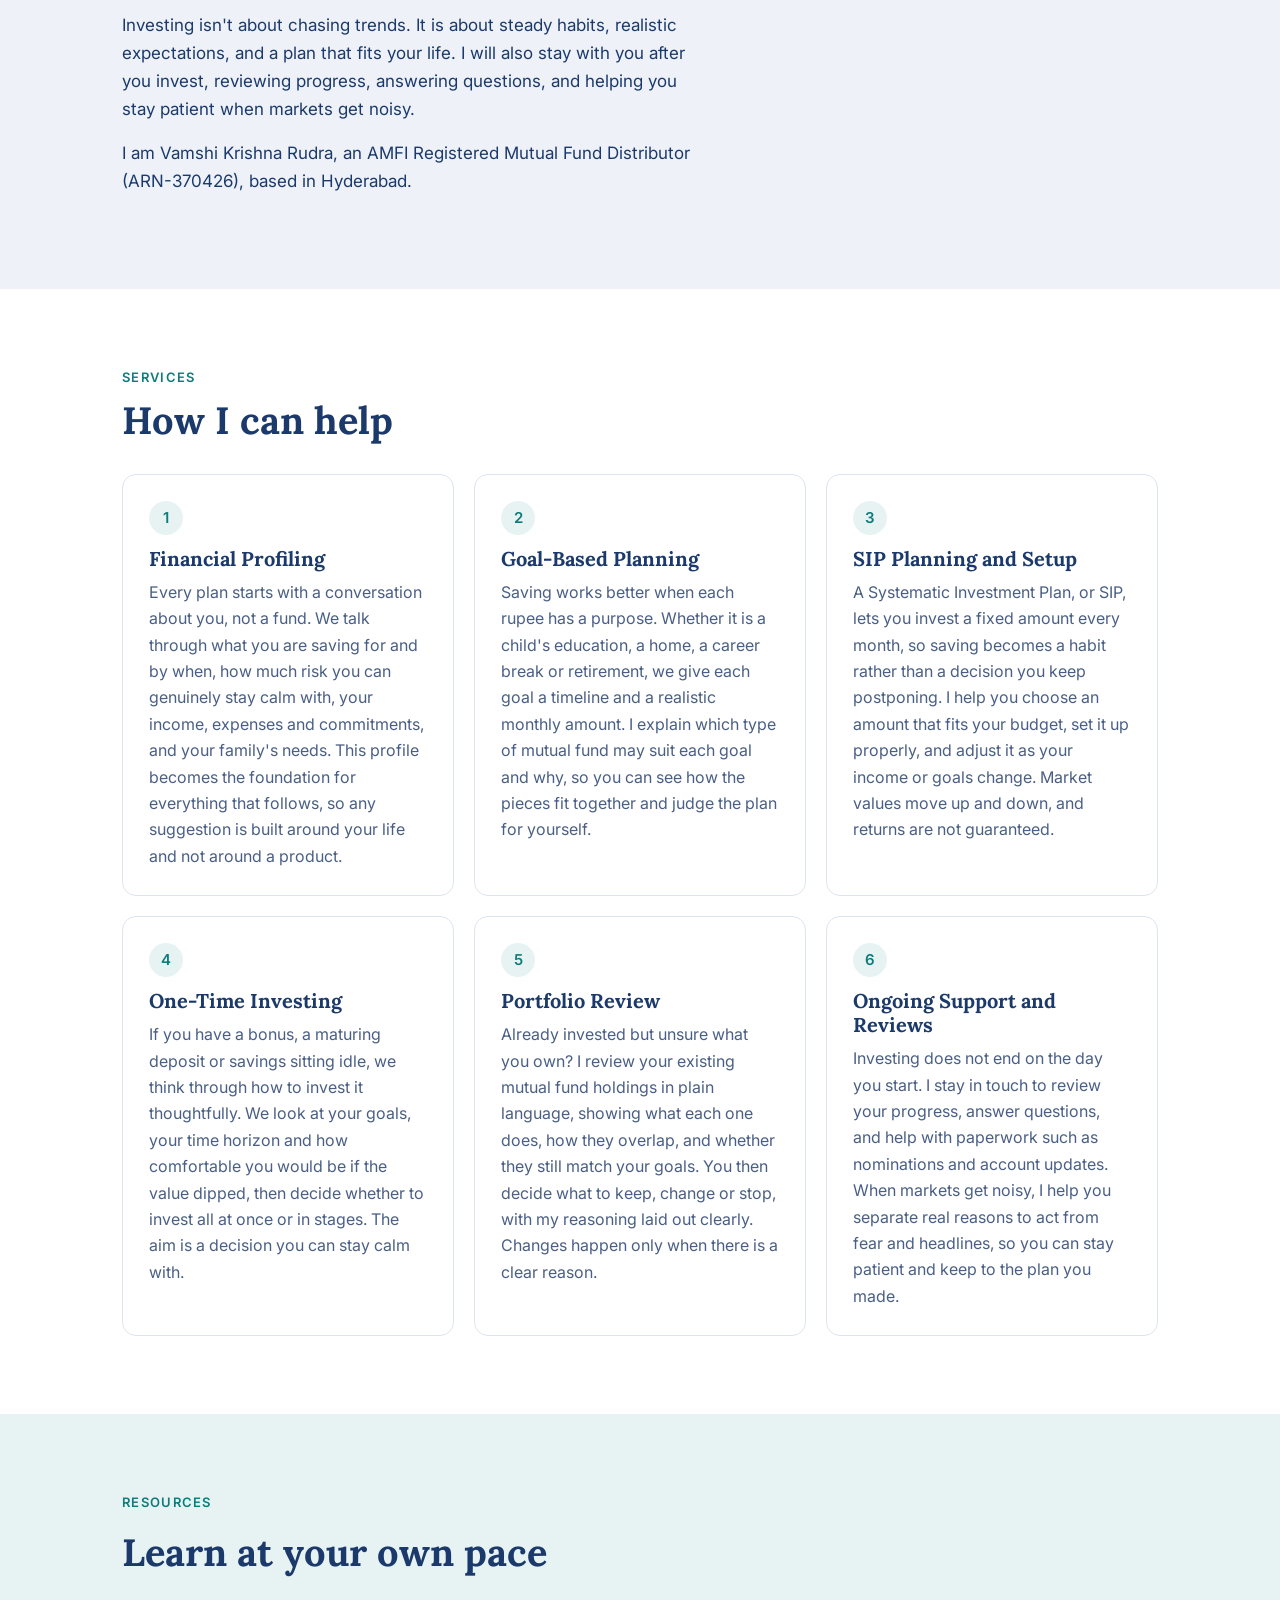
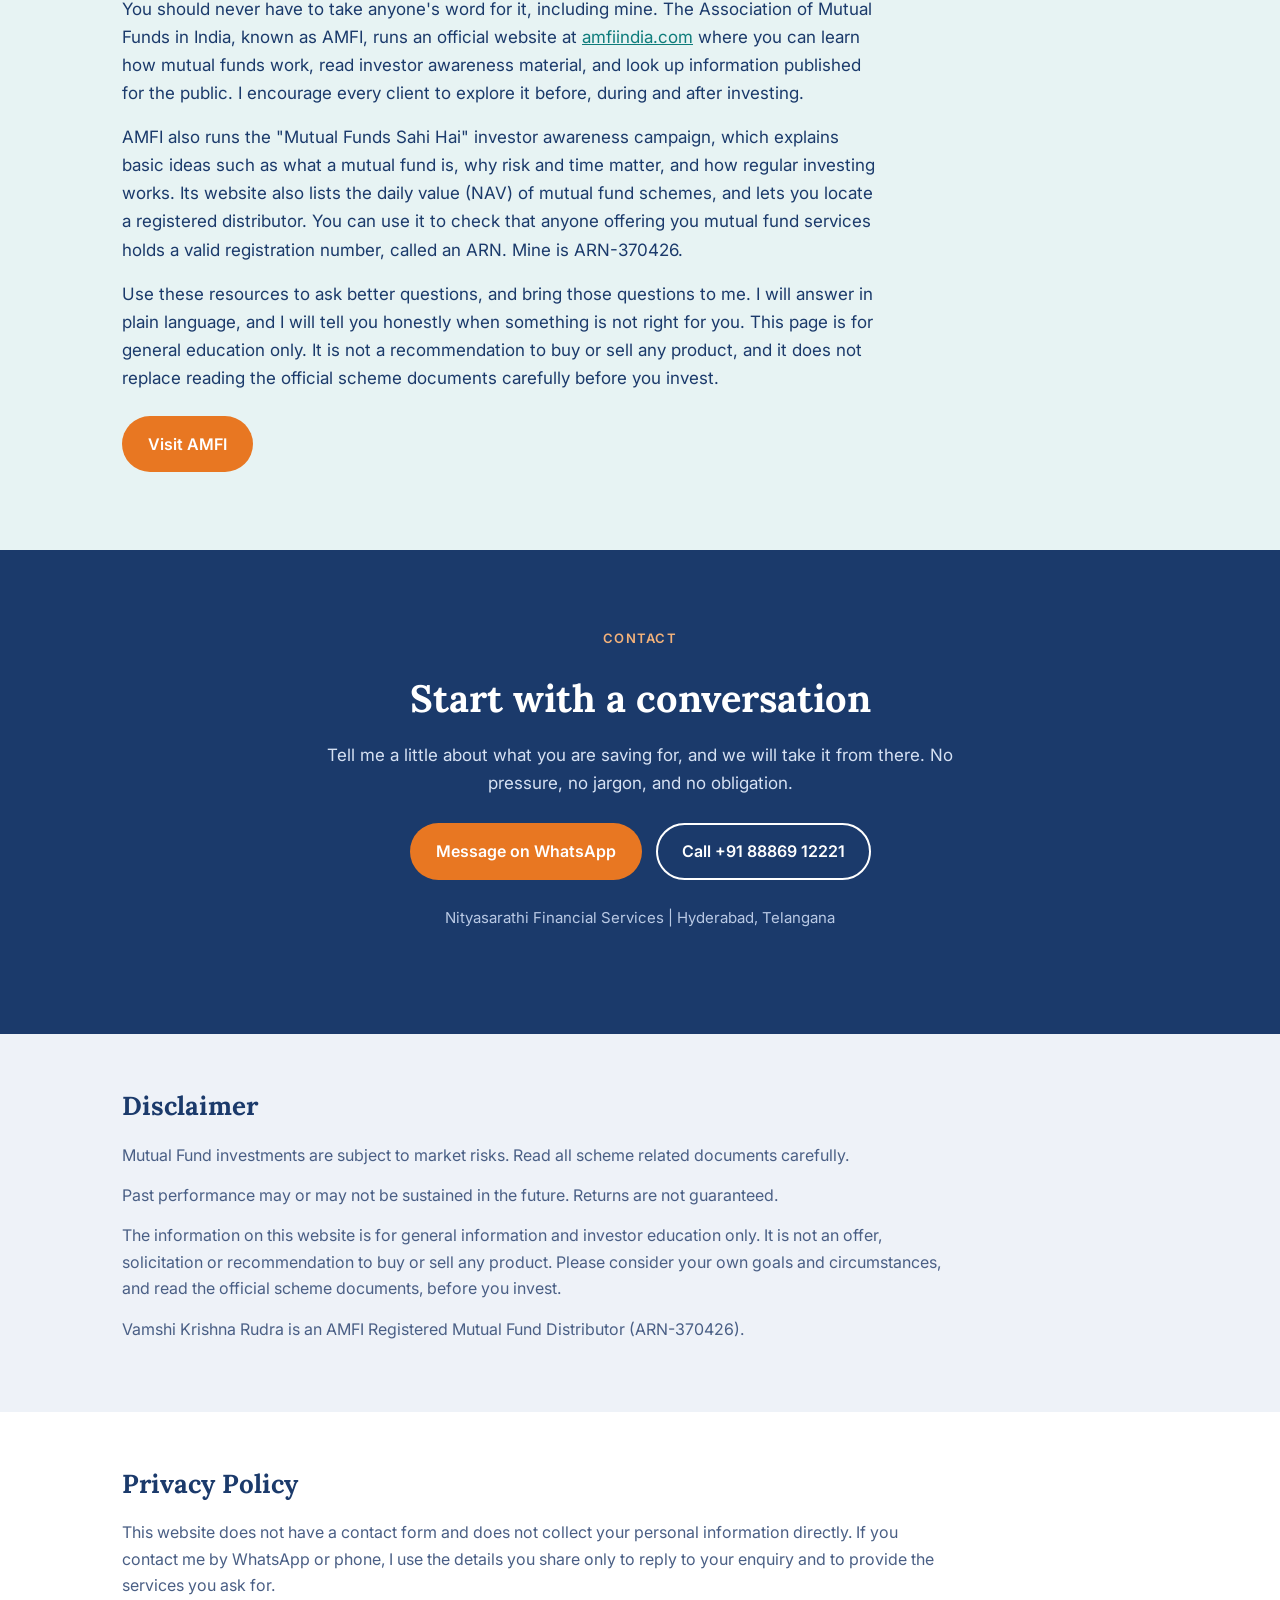
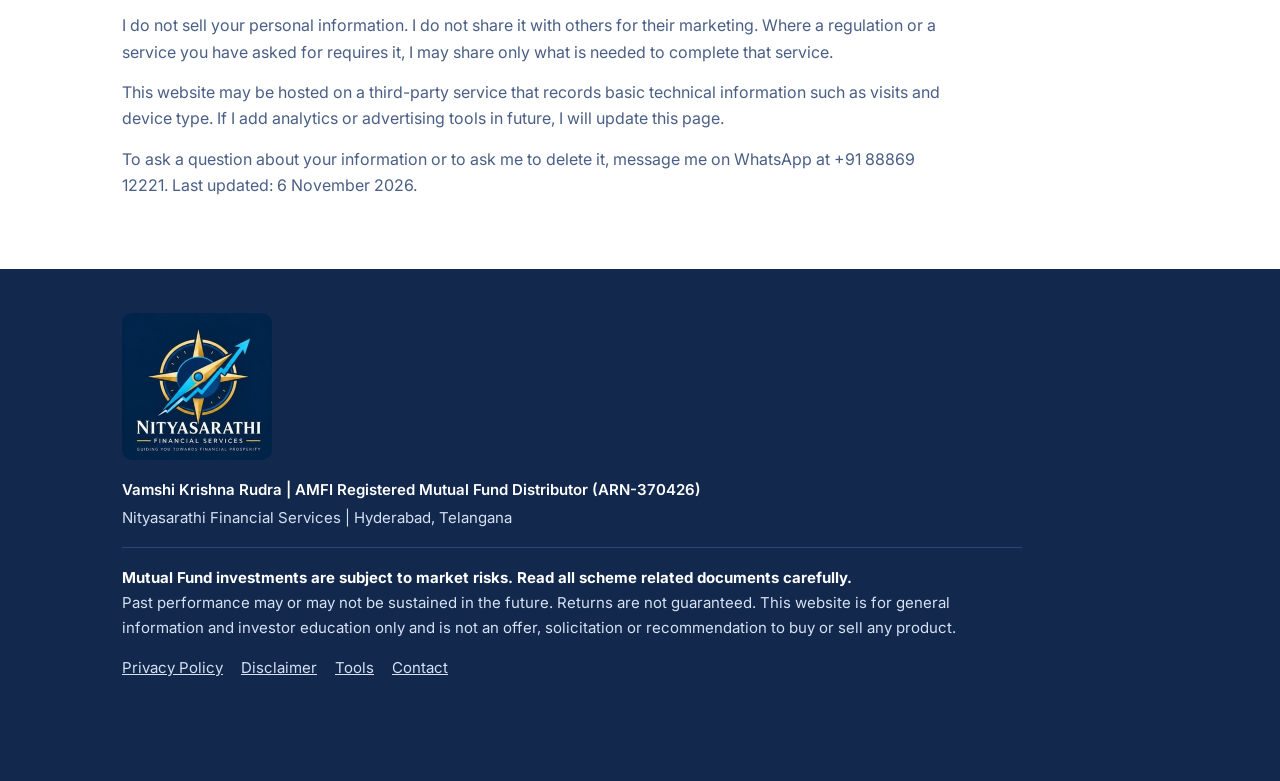
==== commit ae37b9e0: "Add files via upload" ====
--- a/index.html
+++ b/index.html
@@ -11,143 +11,26 @@
 <link rel="preconnect" href="https://fonts.googleapis.com">
 <link rel="preconnect" href="https://fonts.gstatic.com" crossorigin>
 <link href="https://fonts.googleapis.com/css2?family=Lora:wght@600;700&family=Inter:wght@400;500;600&display=swap" rel="stylesheet">
-<style>
-  :root {
-    --navy: #1B3A6B;
-    --teal: #0E7C7B;
-    --orange: #E87722;
-    --navy-tint: #EEF2F8;
-    --teal-tint: #E7F3F3;
-    --text: #1B3A6B;
-    --muted: #4A5F85;
-    --white: #FFFFFF;
-    --radius: 14px;
-  }
-  * { box-sizing: border-box; margin: 0; padding: 0; }
-  html { scroll-behavior: smooth; scroll-padding-top: 76px; }
-  body { font-family: 'Inter', Arial, sans-serif; color: var(--text); background: var(--white); line-height: 1.65; font-size: 17px; }
-  h1, h2, h3 { font-family: 'Lora', Georgia, serif; color: var(--navy); line-height: 1.2; }
-  a { color: var(--teal); }
-  .wrap { width: 100%; max-width: 1080px; margin: 0 auto; padding: 0 22px; }
-
-  /* Header */
-  header { position: sticky; top: 0; z-index: 50; background: var(--white); border-bottom: 1px solid var(--navy-tint); }
-  .bar { display: flex; align-items: center; justify-content: space-between; height: 68px; gap: 16px; }
-  .brand { display: flex; align-items: center; gap: 10px; text-decoration: none; color: var(--navy); font-family: 'Lora', Georgia, serif; font-weight: 700; font-size: 19px; line-height: 1.1; }
-  .brand small { display: block; font-family: 'Inter', Arial, sans-serif; font-weight: 500; font-size: 11px; color: var(--muted); letter-spacing: .04em; text-transform: uppercase; margin-top: 3px; }
-  nav { display: flex; gap: 26px; }
-  nav a { text-decoration: none; color: var(--navy); font-weight: 500; font-size: 15px; }
-  nav a:hover { color: var(--teal); }
-
-  .btn { display: inline-block; text-decoration: none; font-weight: 600; font-size: 16px; padding: 13px 24px; border-radius: 999px; border: 2px solid transparent; cursor: pointer; text-align: center; }
-  .btn-primary { background: var(--orange); color: var(--white); }
-  .btn-primary:hover { background: #cf6a1c; }
-  .btn-outline { border-color: var(--navy); color: var(--navy); background: transparent; }
-  .btn-outline:hover { background: var(--navy); color: var(--white); }
-  .btn-small { padding: 9px 18px; font-size: 14px; }
-
-  /* Hero */
-  .hero { background: linear-gradient(135deg, var(--navy) 0%, #234a86 100%); color: var(--white); padding: 84px 0 76px; }
-  .hero h1 { color: var(--white); font-size: clamp(34px, 6vw, 56px); max-width: 780px; margin-bottom: 18px; }
-  .hero .lead { font-size: clamp(18px, 2.4vw, 22px); max-width: 720px; margin-bottom: 18px; color: #E4ECF8; }
-  .hero p.sub { max-width: 700px; color: #CBD8EE; margin-bottom: 30px; }
-  .hero .actions { display: flex; flex-wrap: wrap; gap: 14px; }
-  .hero .btn-outline { border-color: var(--white); color: var(--white); }
-  .hero .btn-outline:hover { background: var(--white); color: var(--navy); }
-  .hero .id { margin-top: 34px; font-size: 14px; color: #CBD8EE; }
-
-  .pillars { margin-top: -38px; position: relative; z-index: 2; }
-  .grid3 { display: grid; grid-template-columns: repeat(3, 1fr); gap: 18px; }
-  .card { background: var(--white); border-radius: var(--radius); padding: 26px; box-shadow: 0 6px 22px rgba(27, 58, 107, .12); }
-  .card h3 { font-size: 20px; margin-bottom: 8px; }
-  .card p { color: var(--muted); font-size: 16px; }
-  .pillars .card { border-top: 4px solid var(--teal); }
-
-  section { padding: 78px 0; }
-  .eyebrow { color: var(--teal); font-weight: 600; font-size: 13px; letter-spacing: .1em; text-transform: uppercase; margin-bottom: 10px; }
-  h2 { font-size: clamp(28px, 4vw, 38px); margin-bottom: 20px; }
-
-  /* About */
-  #about { background: var(--navy-tint); }
-  .about-grid { display: grid; grid-template-columns: 1.4fr 1fr; gap: 44px; align-items: start; }
-  .about-grid p { margin-bottom: 16px; }
-  .about-grid ul { margin: 0 0 18px 22px; }
-  .about-grid li { margin-bottom: 6px; }
-  .about-side { background: var(--white); border-radius: var(--radius); padding: 28px; border-left: 5px solid var(--orange); }
-  .about-side h3 { font-size: 21px; margin-bottom: 10px; }
-  .about-side p { color: var(--muted); font-size: 16px; margin-bottom: 18px; }
-
-  /* Services */
-  .grid-services { display: grid; grid-template-columns: repeat(3, 1fr); gap: 20px; margin-top: 30px; }
-  .service { background: var(--white); border: 1px solid #DCE4F0; border-radius: var(--radius); padding: 26px; }
-  .service .n { display: inline-flex; align-items: center; justify-content: center; width: 34px; height: 34px; border-radius: 50%; background: var(--teal-tint); color: var(--teal); font-weight: 600; font-size: 15px; margin-bottom: 12px; }
-  .service h3 { font-size: 20px; margin-bottom: 8px; }
-  .service p { color: var(--muted); font-size: 16px; }
-
-  /* Resources */
-  #resources { background: var(--teal-tint); }
-  #resources .text { max-width: 760px; }
-  #resources p { margin-bottom: 16px; }
-  #resources .btn { margin-top: 8px; }
-
-  /* Contact */
-  #contact { background: var(--navy); color: var(--white); text-align: center; }
-  #contact h2 { color: var(--white); }
-  #contact p { max-width: 640px; margin: 0 auto 26px; color: #D6E1F3; }
-  #contact .actions { display: flex; flex-wrap: wrap; gap: 14px; justify-content: center; }
-  #contact .btn-outline { border-color: var(--white); color: var(--white); }
-  #contact .btn-outline:hover { background: var(--white); color: var(--navy); }
-  #contact .place { margin-top: 26px; font-size: 15px; color: #B9C9E4; }
-
-  /* Legal sections */
-  .legal { padding: 56px 0; }
-  .legal h2 { font-size: 26px; }
-  .legal p { max-width: 820px; margin-bottom: 14px; color: var(--muted); font-size: 16px; }
-  .legal.alt { background: var(--navy-tint); }
-
-  /* Footer */
-  footer { background: #12294d; color: #D6E1F3; padding: 44px 0 100px; font-size: 15px; }
-  footer .reg { font-weight: 600; color: var(--white); margin-bottom: 4px; }
-  footer .line { margin-bottom: 16px; }
-  footer .disc { border-top: 1px solid #2d4670; padding-top: 18px; margin-top: 6px; max-width: 900px; }
-  footer .disc strong { color: var(--white); }
-  footer .links { margin-top: 16px; display: flex; gap: 18px; flex-wrap: wrap; }
-  footer a { color: #D6E1F3; }
-
-  /* WhatsApp floating button */
-  .wa { position: fixed; right: 18px; bottom: 18px; z-index: 60; display: flex; align-items: center; gap: 10px; background: var(--teal); color: var(--white); text-decoration: none; font-weight: 600; font-size: 15px; padding: 13px 18px; border-radius: 999px; box-shadow: 0 8px 24px rgba(14, 124, 123, .45); }
-  .wa:hover { background: #0b6665; }
-  .wa svg { width: 22px; height: 22px; fill: currentColor; }
-
-  @media (max-width: 860px) {
-    nav { display: none; }
-    .grid3, .grid-services, .about-grid { grid-template-columns: 1fr; }
-    .hero { padding: 56px 0 64px; }
-    section { padding: 58px 0; }
-    .brand small { display: none; }
-  }
-  @media (max-width: 480px) {
-    .wa span { display: none; }
-    .wa { padding: 15px; }
-    .bar .btn-small { padding: 9px 14px; font-size: 13px; }
-  }
-</style>
+<link rel="icon" type="image/png" href="[data-uri]">
+<link rel="stylesheet" href="style.css">
 </head>
 <body>
 
 <header>
   <div class="wrap bar">
     <a class="brand" href="#top" aria-label="Nityasarathi Financial Services home">
-      <svg width="34" height="34" viewBox="0 0 34 34" aria-hidden="true"><circle cx="17" cy="17" r="15" fill="none" stroke="#1B3A6B" stroke-width="2.4"/><path d="M17 5 L22 17 L17 29 L12 17 Z" fill="#1B3A6B"/><path d="M17 5 L22 17 L17 17 Z" fill="#E87722"/></svg>
+      <img src="[data-uri]" width="42" height="42" style="width:42px;height:42px;border-radius:10px;display:block" alt="Nityasarathi compass logo">
       <span>Nityasarathi<small>Financial Services</small></span>
     </a>
-    <nav aria-label="Main">
+    <nav id="site-nav" aria-label="Main">
       <a href="#about">About</a>
       <a href="#services">Services</a>
+      <a href="tools.html">Tools</a>
       <a href="#resources">Resources</a>
       <a href="#contact">Contact</a>
     </nav>
     <a class="btn btn-primary btn-small" href="https://wa.me/918886912221?text=Hello%2C%20I%20would%20like%20to%20book%20a%20conversation." target="_blank" rel="noopener">Book a Conversation</a>
+    <button class="menu-btn" type="button" aria-label="Menu" aria-expanded="false" aria-controls="site-nav">&#9776;</button>
   </div>
 </header>
 
@@ -305,6 +188,7 @@
 
 <footer>
   <div class="wrap">
+    <img class="foot-logo" src="[data-uri]" width="150" style="display:block;width:150px;height:auto;border-radius:10px;margin-bottom:18px" alt="Nityasarathi Financial Services. Guiding you towards financial prosperity.">
     <p class="reg">Vamshi Krishna Rudra | AMFI Registered Mutual Fund Distributor (ARN-370426)</p>
     <p class="line">Nityasarathi Financial Services | Hyderabad, Telangana</p>
     <div class="disc">
@@ -314,6 +198,7 @@
     <div class="links">
       <a href="#privacy">Privacy Policy</a>
       <a href="#disclaimer">Disclaimer</a>
+      <a href="tools.html">Tools</a>
       <a href="#contact">Contact</a>
     </div>
   </div>
@@ -324,5 +209,6 @@
   <span>Chat on WhatsApp</span>
 </a>
 
+<script src="script.js"></script>
 </body>
 </html>
--- a/style.css
+++ b/style.css
@@ -0,0 +1,132 @@
+  :root {
+    --navy: #1B3A6B;
+    --teal: #0E7C7B;
+    --orange: #E87722;
+    --navy-tint: #EEF2F8;
+    --teal-tint: #E7F3F3;
+    --text: #1B3A6B;
+    --muted: #4A5F85;
+    --white: #FFFFFF;
+    --radius: 14px;
+  }
+  * { box-sizing: border-box; margin: 0; padding: 0; }
+  html { scroll-behavior: smooth; scroll-padding-top: 76px; }
+  body { font-family: 'Inter', Arial, sans-serif; color: var(--text); background: var(--white); line-height: 1.65; font-size: 17px; }
+  h1, h2, h3 { font-family: 'Lora', Georgia, serif; color: var(--navy); line-height: 1.2; }
+  a { color: var(--teal); }
+  .wrap { width: 100%; max-width: 1080px; margin: 0 auto; padding: 0 22px; }
+
+  /* Header */
+  header { position: sticky; top: 0; z-index: 50; background: var(--white); border-bottom: 1px solid var(--navy-tint); }
+  .bar { display: flex; align-items: center; justify-content: space-between; height: 68px; gap: 16px; }
+  .brand { display: flex; align-items: center; gap: 10px; text-decoration: none; color: var(--navy); font-family: 'Lora', Georgia, serif; font-weight: 700; font-size: 19px; line-height: 1.1; }
+  .brand small { display: block; font-family: 'Inter', Arial, sans-serif; font-weight: 500; font-size: 11px; color: var(--muted); letter-spacing: .04em; text-transform: uppercase; margin-top: 3px; }
+  nav { display: flex; gap: 26px; }
+  nav a { text-decoration: none; color: var(--navy); font-weight: 500; font-size: 15px; }
+  nav a:hover { color: var(--teal); }
+
+  .btn { display: inline-block; text-decoration: none; font-weight: 600; font-size: 16px; padding: 13px 24px; border-radius: 999px; border: 2px solid transparent; cursor: pointer; text-align: center; }
+  .btn-primary { background: var(--orange); color: var(--white); }
+  .btn-primary:hover { background: #cf6a1c; }
+  .btn-outline { border-color: var(--navy); color: var(--navy); background: transparent; }
+  .btn-outline:hover { background: var(--navy); color: var(--white); }
+  .btn-small { padding: 9px 18px; font-size: 14px; }
+
+  /* Hero */
+  .hero { background: linear-gradient(135deg, var(--navy) 0%, #234a86 100%); color: var(--white); padding: 84px 0 76px; }
+  .hero h1 { color: var(--white); font-size: clamp(34px, 6vw, 56px); max-width: 780px; margin-bottom: 18px; }
+  .hero .lead { font-size: clamp(18px, 2.4vw, 22px); max-width: 720px; margin-bottom: 18px; color: #E4ECF8; }
+  .hero p.sub { max-width: 700px; color: #CBD8EE; margin-bottom: 30px; }
+  .hero .actions { display: flex; flex-wrap: wrap; gap: 14px; }
+  .hero .btn-outline { border-color: var(--white); color: var(--white); }
+  .hero .btn-outline:hover { background: var(--white); color: var(--navy); }
+  .hero .id { margin-top: 34px; font-size: 14px; color: #CBD8EE; }
+
+  .pillars { margin-top: -38px; position: relative; z-index: 2; }
+  .grid3 { display: grid; grid-template-columns: repeat(3, 1fr); gap: 18px; }
+  .card { background: var(--white); border-radius: var(--radius); padding: 26px; box-shadow: 0 6px 22px rgba(27, 58, 107, .12); }
+  .card h3 { font-size: 20px; margin-bottom: 8px; }
+  .card p { color: var(--muted); font-size: 16px; }
+  .pillars .card { border-top: 4px solid var(--teal); }
+
+  section { padding: 78px 0; }
+  .eyebrow { color: var(--teal); font-weight: 600; font-size: 13px; letter-spacing: .1em; text-transform: uppercase; margin-bottom: 10px; }
+  h2 { font-size: clamp(28px, 4vw, 38px); margin-bottom: 20px; }
+
+  /* About */
+  #about { background: var(--navy-tint); }
+  .about-grid { display: grid; grid-template-columns: 1.4fr 1fr; gap: 44px; align-items: start; }
+  .about-grid p { margin-bottom: 16px; }
+  .about-grid ul { margin: 0 0 18px 22px; }
+  .about-grid li { margin-bottom: 6px; }
+  .about-side { background: var(--white); border-radius: var(--radius); padding: 28px; border-left: 5px solid var(--orange); }
+  .about-side h3 { font-size: 21px; margin-bottom: 10px; }
+  .about-side p { color: var(--muted); font-size: 16px; margin-bottom: 18px; }
+
+  /* Services */
+  .grid-services { display: grid; grid-template-columns: repeat(3, 1fr); gap: 20px; margin-top: 30px; }
+  .service { background: var(--white); border: 1px solid #DCE4F0; border-radius: var(--radius); padding: 26px; }
+  .service .n { display: inline-flex; align-items: center; justify-content: center; width: 34px; height: 34px; border-radius: 50%; background: var(--teal-tint); color: var(--teal); font-weight: 600; font-size: 15px; margin-bottom: 12px; }
+  .service h3 { font-size: 20px; margin-bottom: 8px; }
+  .service p { color: var(--muted); font-size: 16px; }
+
+  /* Resources */
+  #resources { background: var(--teal-tint); }
+  #resources .text { max-width: 760px; }
+  #resources p { margin-bottom: 16px; }
+  #resources .btn { margin-top: 8px; }
+
+  /* Contact */
+  #contact { background: var(--navy); color: var(--white); text-align: center; }
+  #contact h2 { color: var(--white); }
+  #contact p { max-width: 640px; margin: 0 auto 26px; color: #D6E1F3; }
+  #contact .actions { display: flex; flex-wrap: wrap; gap: 14px; justify-content: center; }
+  #contact .btn-outline { border-color: var(--white); color: var(--white); }
+  #contact .btn-outline:hover { background: var(--white); color: var(--navy); }
+  #contact .place { margin-top: 26px; font-size: 15px; color: #B9C9E4; }
+
+  /* Legal sections */
+  .legal { padding: 56px 0; }
+  .legal h2 { font-size: 26px; }
+  .legal p { max-width: 820px; margin-bottom: 14px; color: var(--muted); font-size: 16px; }
+  .legal.alt { background: var(--navy-tint); }
+
+  /* Footer */
+  footer { background: #12294d; color: #D6E1F3; padding: 44px 0 100px; font-size: 15px; }
+  footer .reg { font-weight: 600; color: var(--white); margin-bottom: 4px; }
+  footer .line { margin-bottom: 16px; }
+  footer .disc { border-top: 1px solid #2d4670; padding-top: 18px; margin-top: 6px; max-width: 900px; }
+  footer .disc strong { color: var(--white); }
+  footer .links { margin-top: 16px; display: flex; gap: 18px; flex-wrap: wrap; }
+  footer a { color: #D6E1F3; }
+
+  /* WhatsApp floating button */
+  .wa { position: fixed; right: 18px; bottom: 18px; z-index: 60; display: flex; align-items: center; gap: 10px; background: var(--teal); color: var(--white); text-decoration: none; font-weight: 600; font-size: 15px; padding: 13px 18px; border-radius: 999px; box-shadow: 0 8px 24px rgba(14, 124, 123, .45); }
+  .wa:hover { background: #0b6665; }
+  .wa svg { width: 22px; height: 22px; fill: currentColor; }
+
+  @media (max-width: 860px) {
+    nav { display: none; }
+    .grid3, .grid-services, .about-grid { grid-template-columns: 1fr; }
+    .hero { padding: 56px 0 64px; }
+    section { padding: 58px 0; }
+    .brand small { display: none; }
+  }
+  @media (max-width: 480px) {
+    .wa span { display: none; }
+    .wa { padding: 15px; }
+    .bar .btn-small { padding: 9px 14px; font-size: 13px; }
+  }
+
+/* Mobile menu */
+.menu-btn { display: none; background: var(--white); border: 1px solid #DCE4F0; border-radius: 10px; color: var(--navy); font-size: 22px; line-height: 1; padding: 8px 12px; cursor: pointer; }
+@media (max-width: 860px) {
+  .menu-btn { display: inline-flex; }
+  nav.open { display: flex; flex-direction: column; position: absolute; top: 100%; left: 0; right: 0; background: var(--white); padding: 16px 22px 20px; gap: 16px; border-bottom: 1px solid var(--navy-tint); box-shadow: 0 10px 20px rgba(27, 58, 107, .12); }
+  nav.open a { font-size: 17px; }
+}
+
+/* Tools page */
+.page-intro { max-width: 760px; margin-bottom: 8px; }
+.tool-link { margin-top: 14px; }
+.tools-note { margin-top: 30px; color: var(--muted); font-size: 15px; max-width: 760px; }
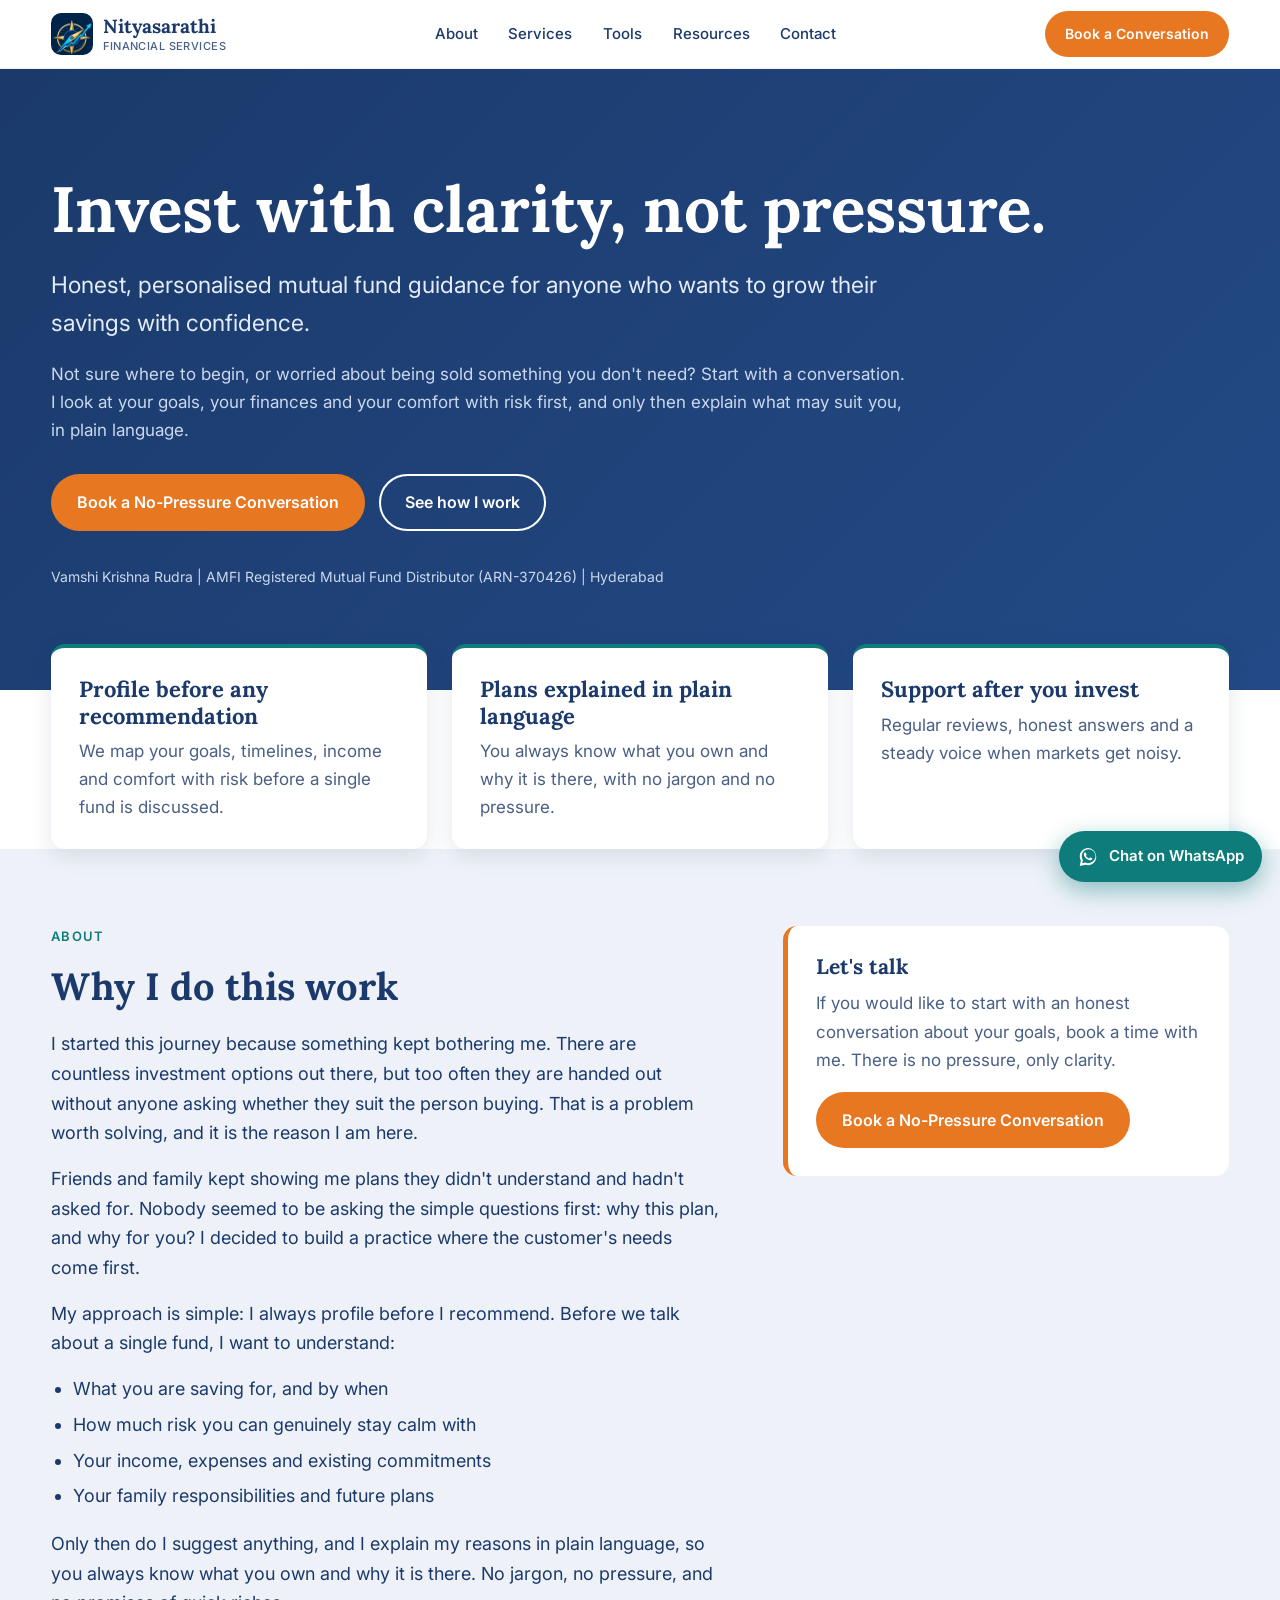
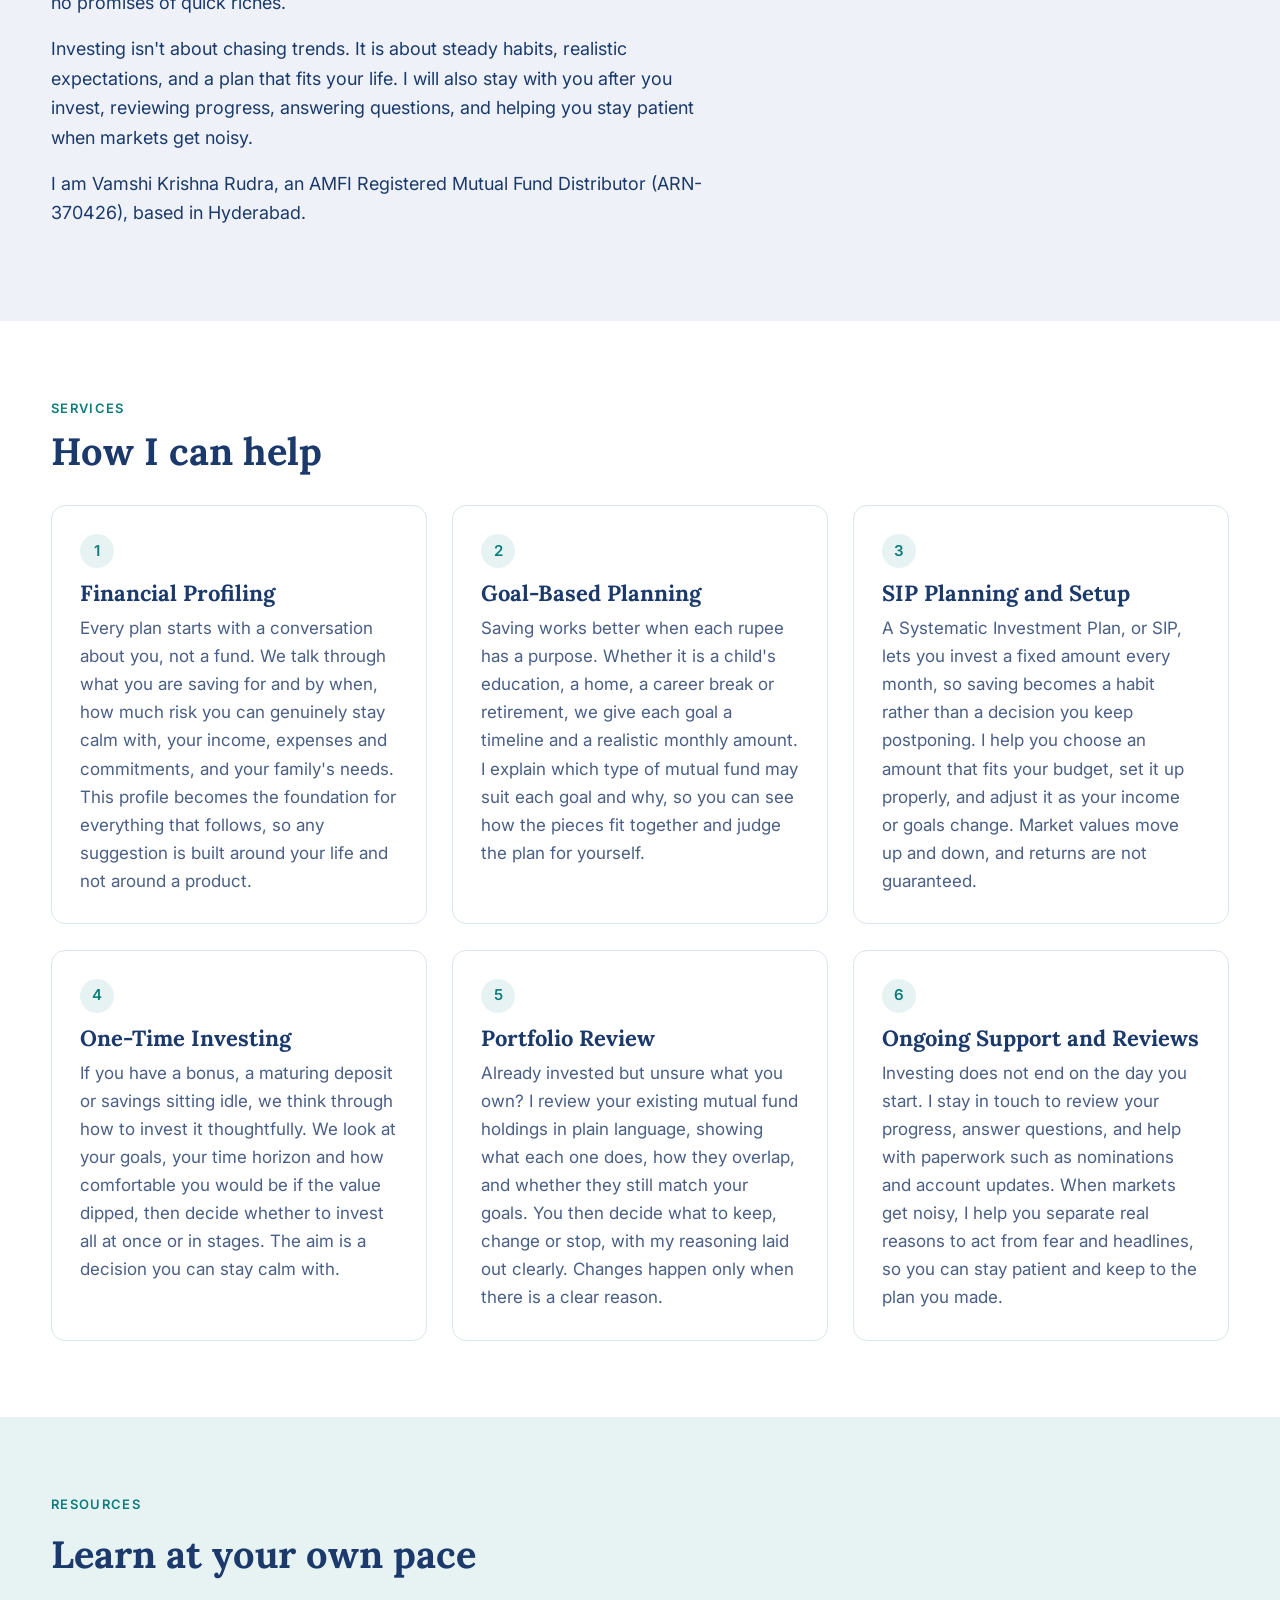
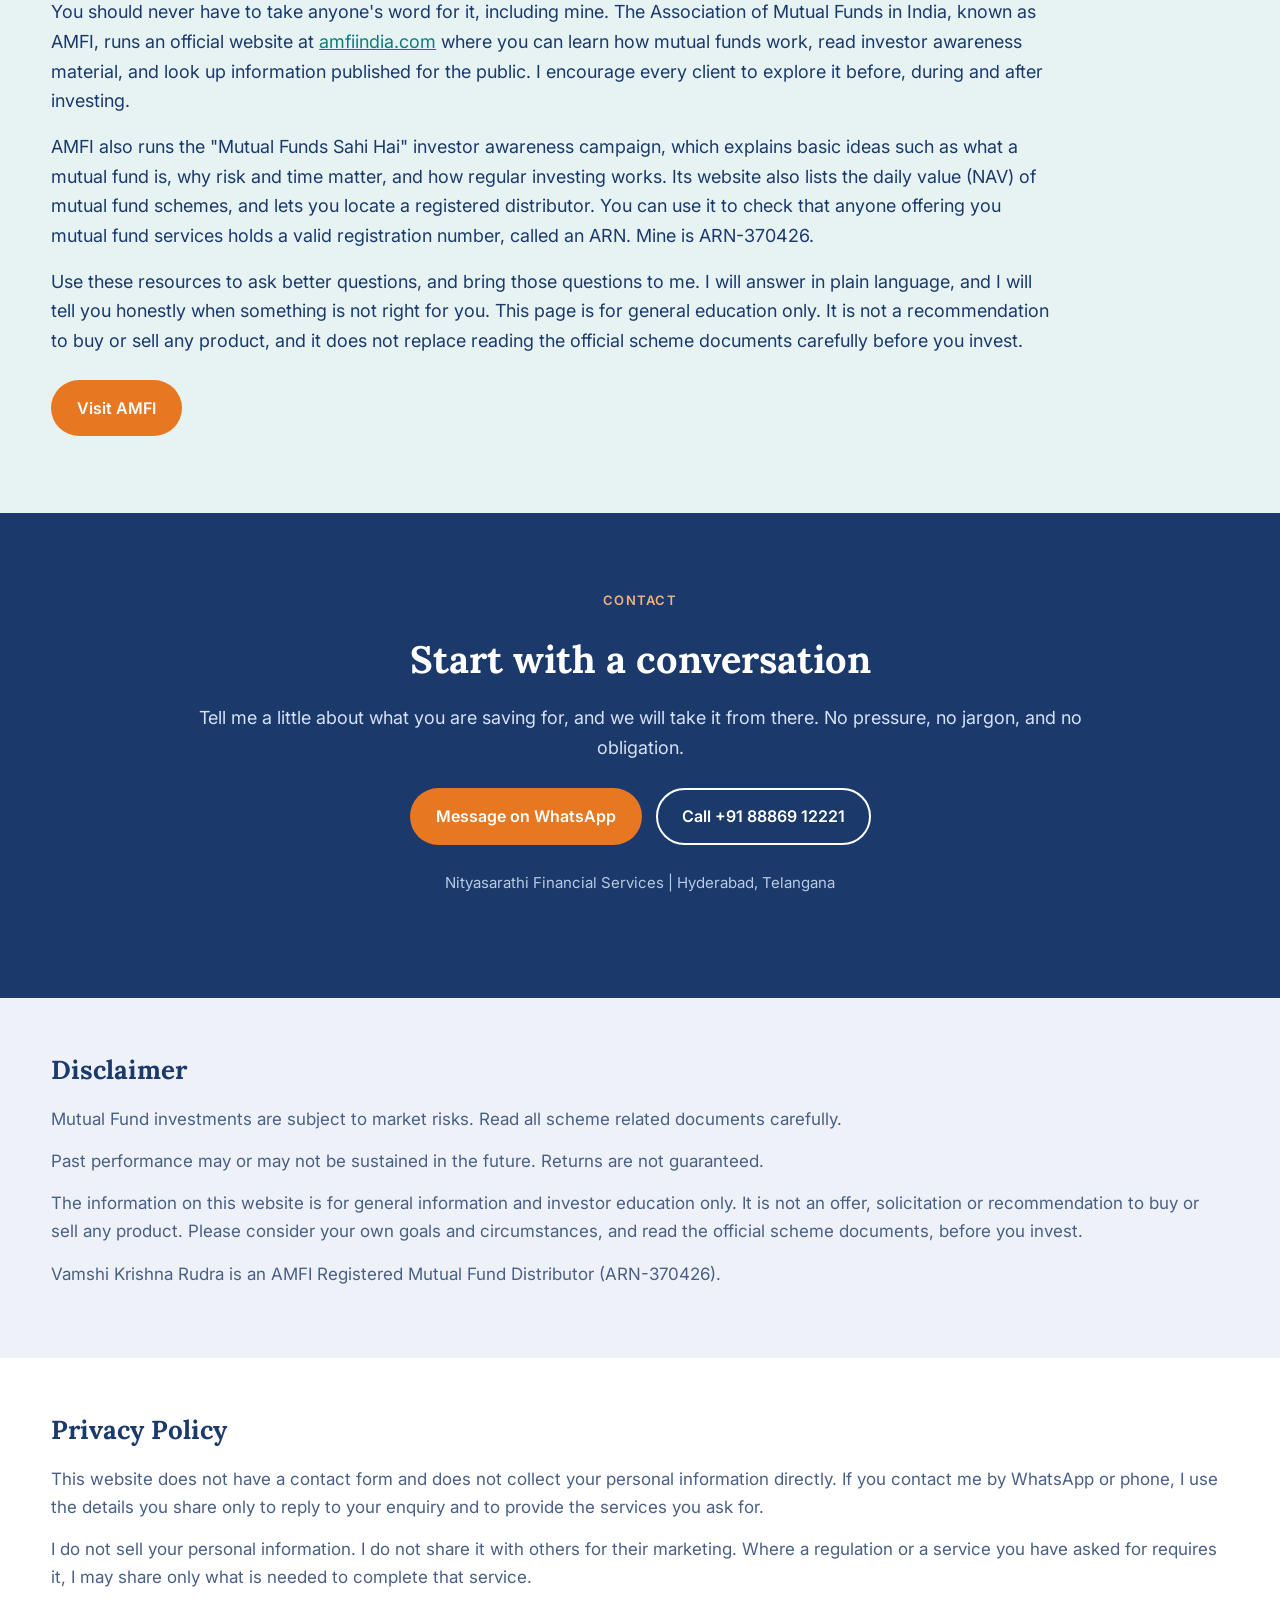
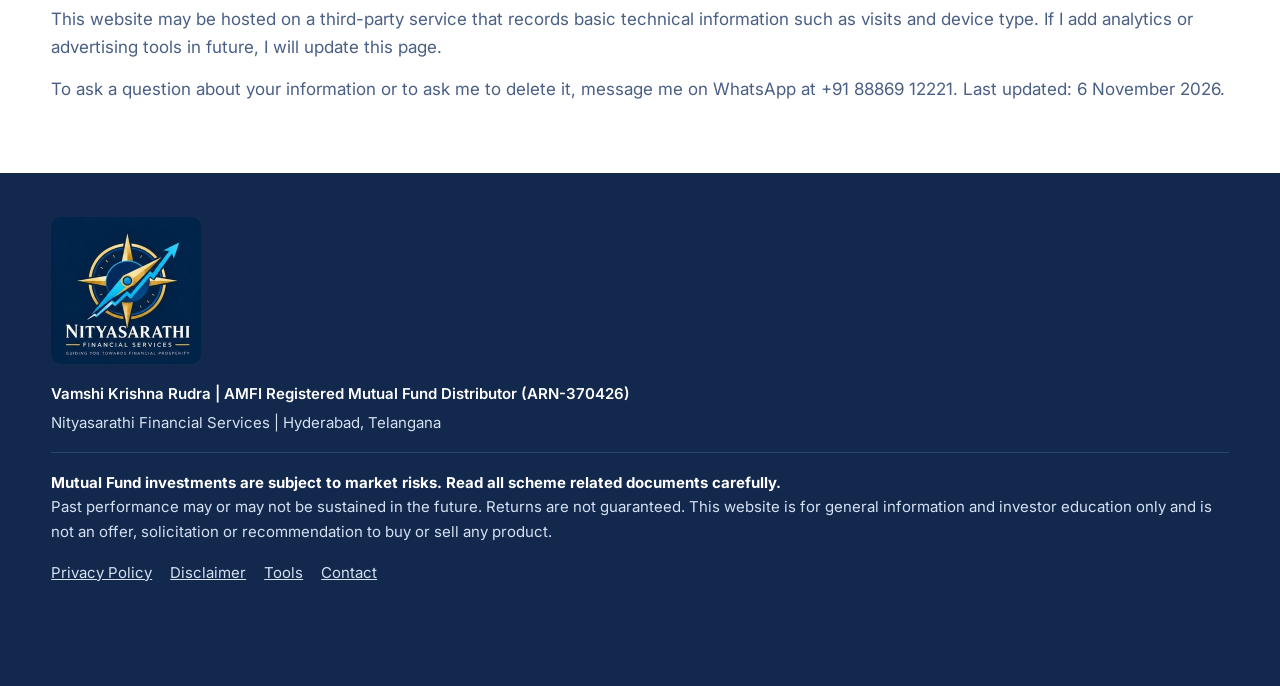
==== commit 8c3f6597: "Add files via upload" ====
--- a/index.html
+++ b/index.html
@@ -12,7 +12,7 @@
 <link rel="preconnect" href="https://fonts.gstatic.com" crossorigin>
 <link href="https://fonts.googleapis.com/css2?family=Lora:wght@600;700&family=Inter:wght@400;500;600&display=swap" rel="stylesheet">
 <link rel="icon" type="image/png" href="[data-uri]">
-<link rel="stylesheet" href="style.css">
+<link rel="stylesheet" href="style.css?v=2">
 </head>
 <body>
 
--- a/style.css
+++ b/style.css
@@ -130,3 +130,38 @@
 .page-intro { max-width: 760px; margin-bottom: 8px; }
 .tool-link { margin-top: 14px; }
 .tools-note { margin-top: 30px; color: var(--muted); font-size: 15px; max-width: 760px; }
+
+/* Logo */
+.brand img { width: 42px; height: 42px; border-radius: 10px; display: block; }
+footer .foot-logo { display: block; width: 150px; height: auto; border-radius: 10px; margin-bottom: 18px; }
+
+/* ---- Wider layout: use the full screen on laptops and large monitors ---- */
+.wrap { max-width: 1480px; padding: 0 clamp(20px, 4vw, 64px); }
+.hero { padding: clamp(56px, 8vw, 110px) 0 clamp(64px, 8vw, 110px); }
+.hero h1 { max-width: 1000px; font-size: clamp(34px, 5vw, 68px); }
+.hero .lead { max-width: 900px; font-size: clamp(18px, 1.8vw, 26px); }
+.hero p.sub { max-width: 860px; font-size: clamp(17px, 1.3vw, 19px); }
+.pillars { margin-top: -46px; }
+.grid3 { gap: clamp(18px, 2vw, 32px); }
+.card { padding: clamp(24px, 2.2vw, 36px); }
+section { padding: clamp(58px, 6vw, 100px) 0; }
+.about-grid { grid-template-columns: 1.5fr 1fr; gap: clamp(32px, 5vw, 80px); }
+.grid-services { grid-template-columns: repeat(auto-fill, minmax(min(100%, 340px), 1fr)); gap: clamp(18px, 2vw, 32px); }
+.service { padding: clamp(24px, 2.2vw, 36px); }
+#resources .text { max-width: 1000px; }
+#contact p { max-width: 900px; }
+.legal p, footer .disc { max-width: 1200px; }
+.page-intro, .tools-note { max-width: 1000px; }
+nav { gap: clamp(22px, 2.4vw, 40px); }
+@media (min-width: 1200px) {
+  body { font-size: 18px; }
+  .card p, .service p, .about-side p, .legal p { font-size: 17px; }
+  .card h3, .service h3 { font-size: 22px; }
+}
+@media (min-width: 1700px) {
+  body { font-size: 19px; }
+}
+@media (max-width: 860px) {
+  .grid-services { grid-template-columns: 1fr; }
+  .about-grid { grid-template-columns: 1fr; }
+}
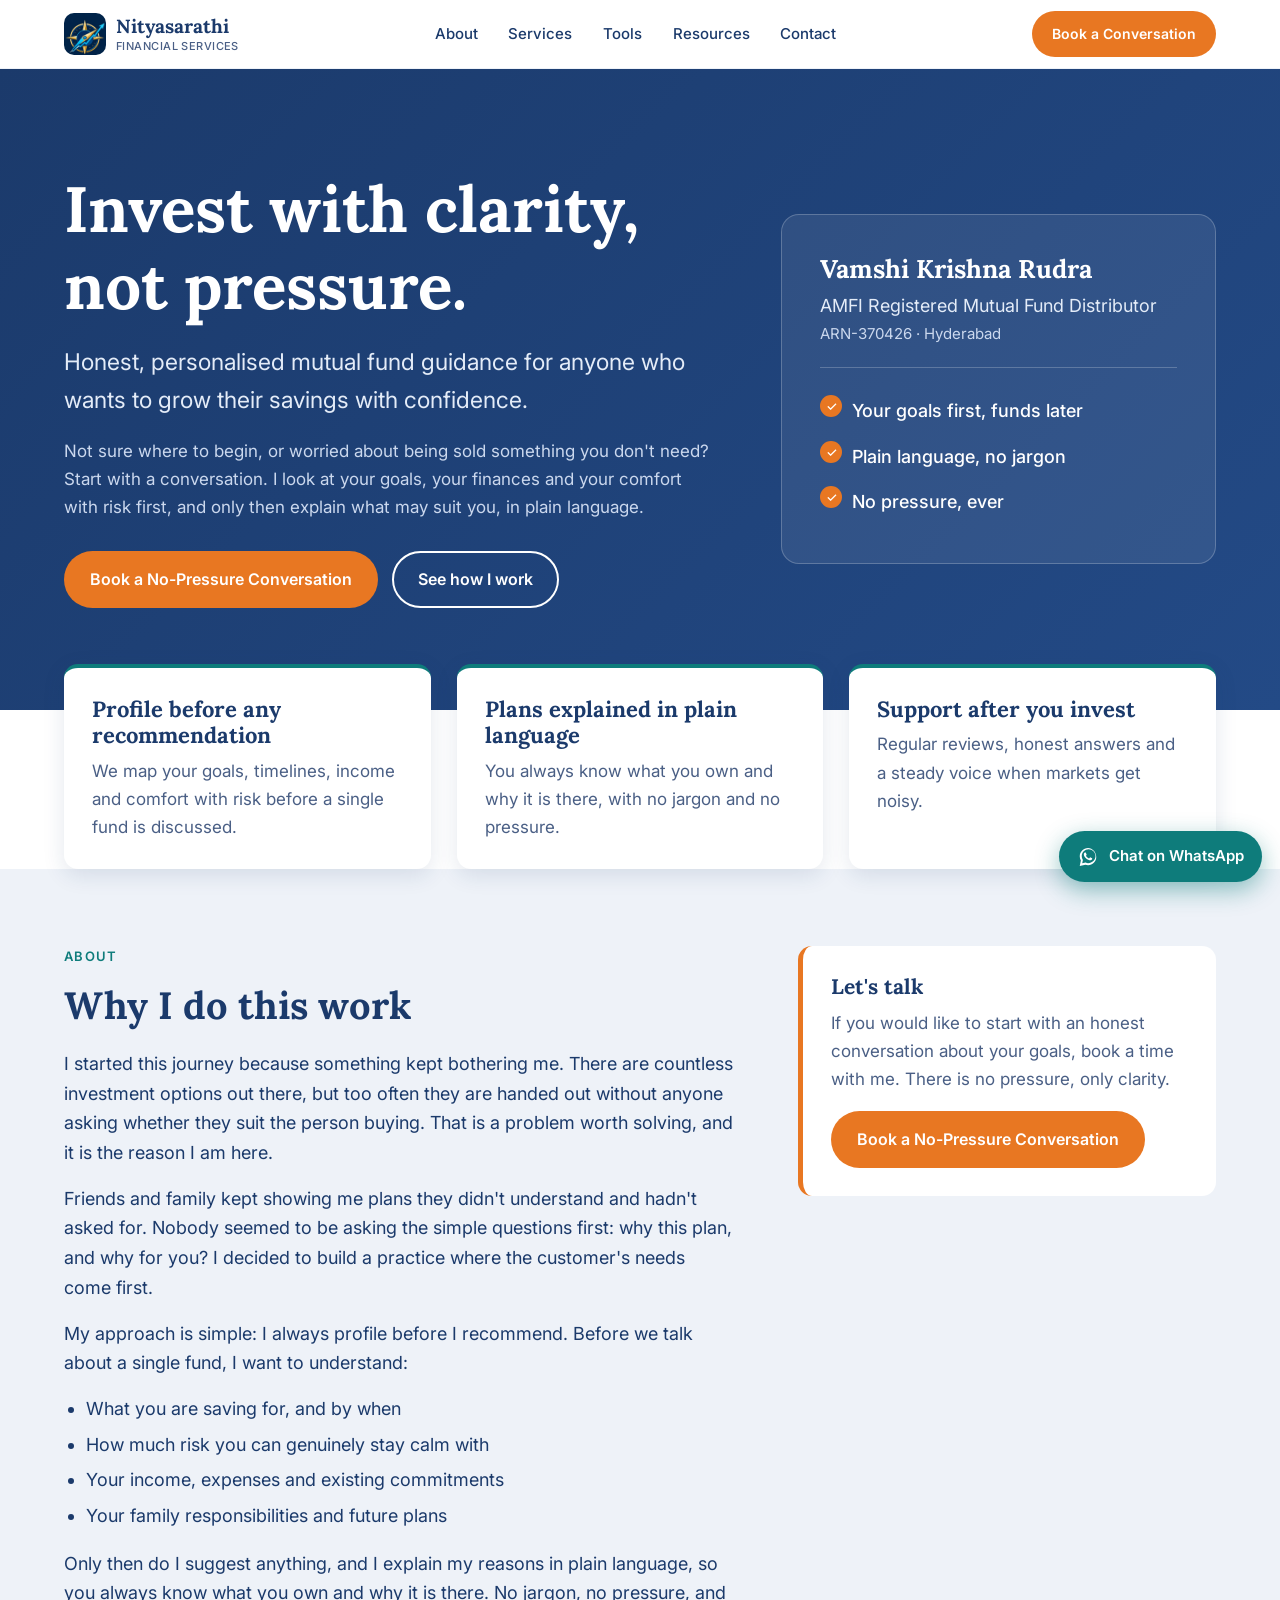
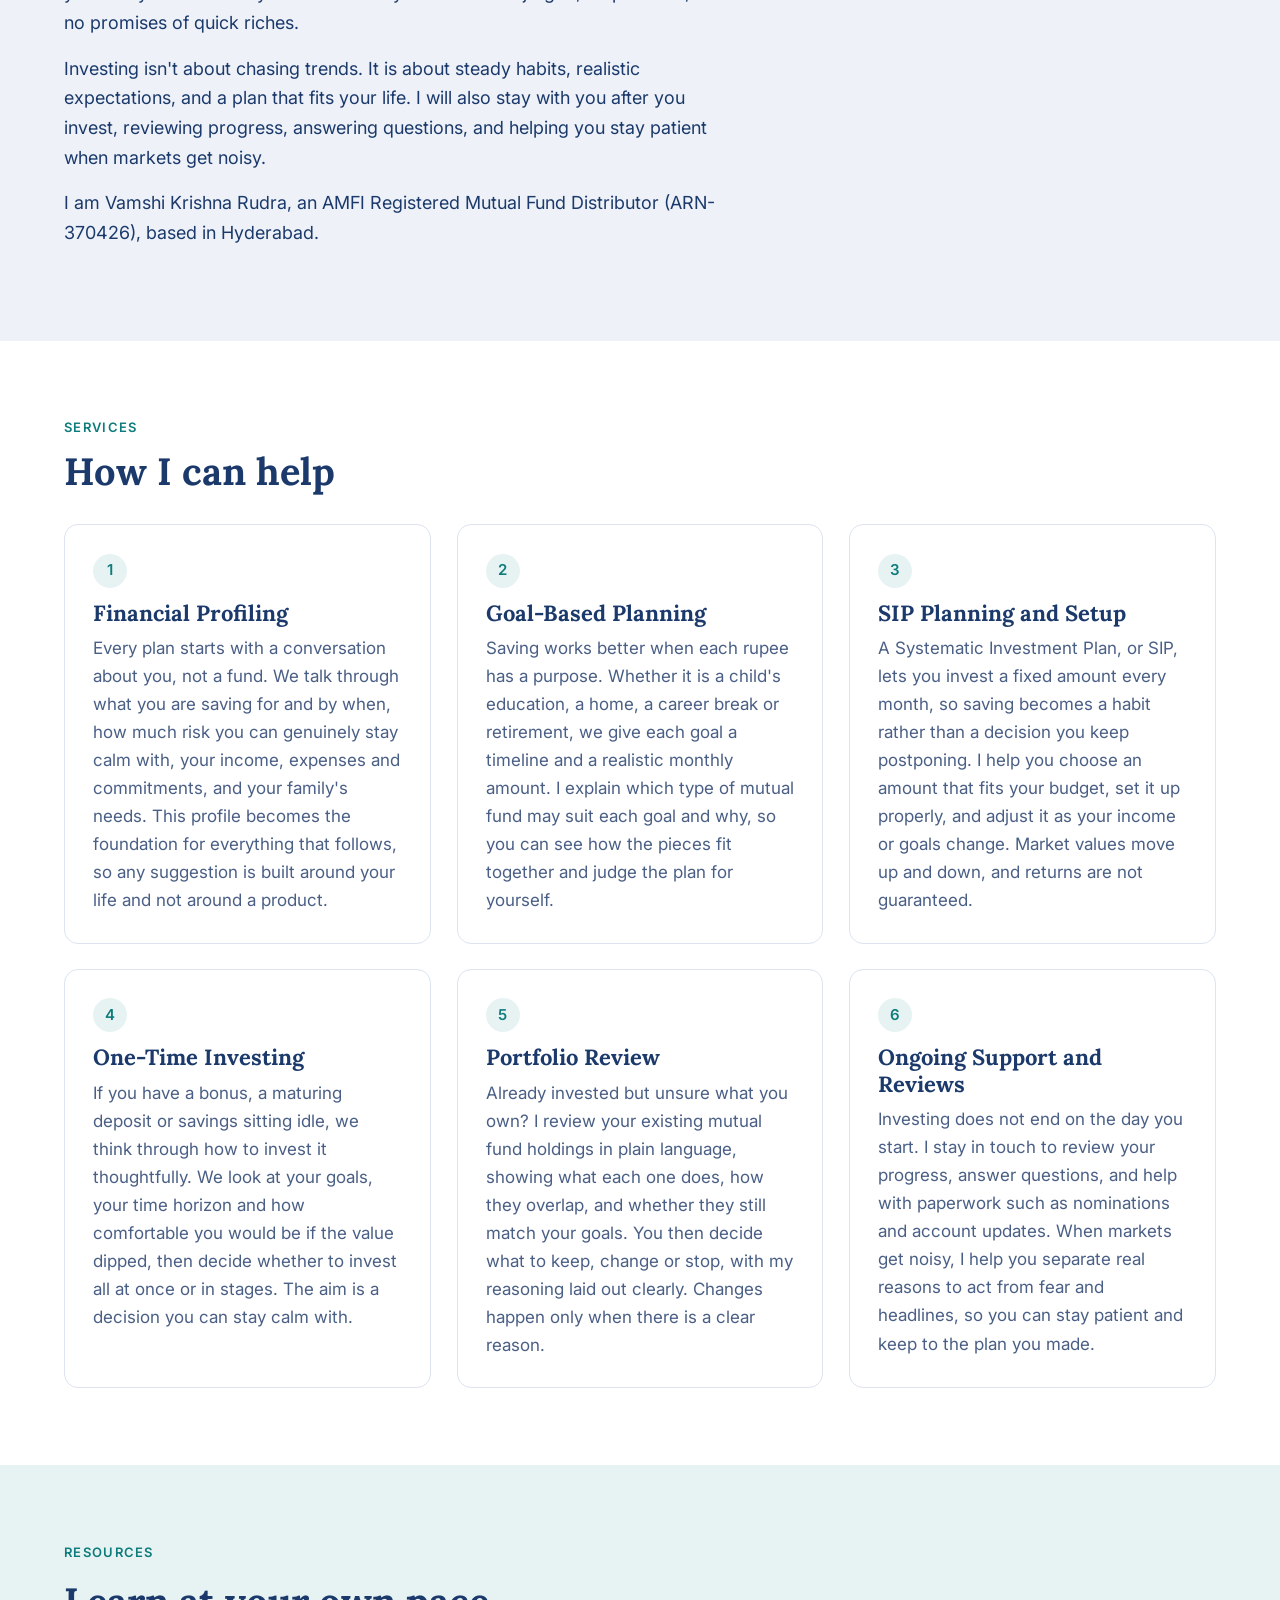
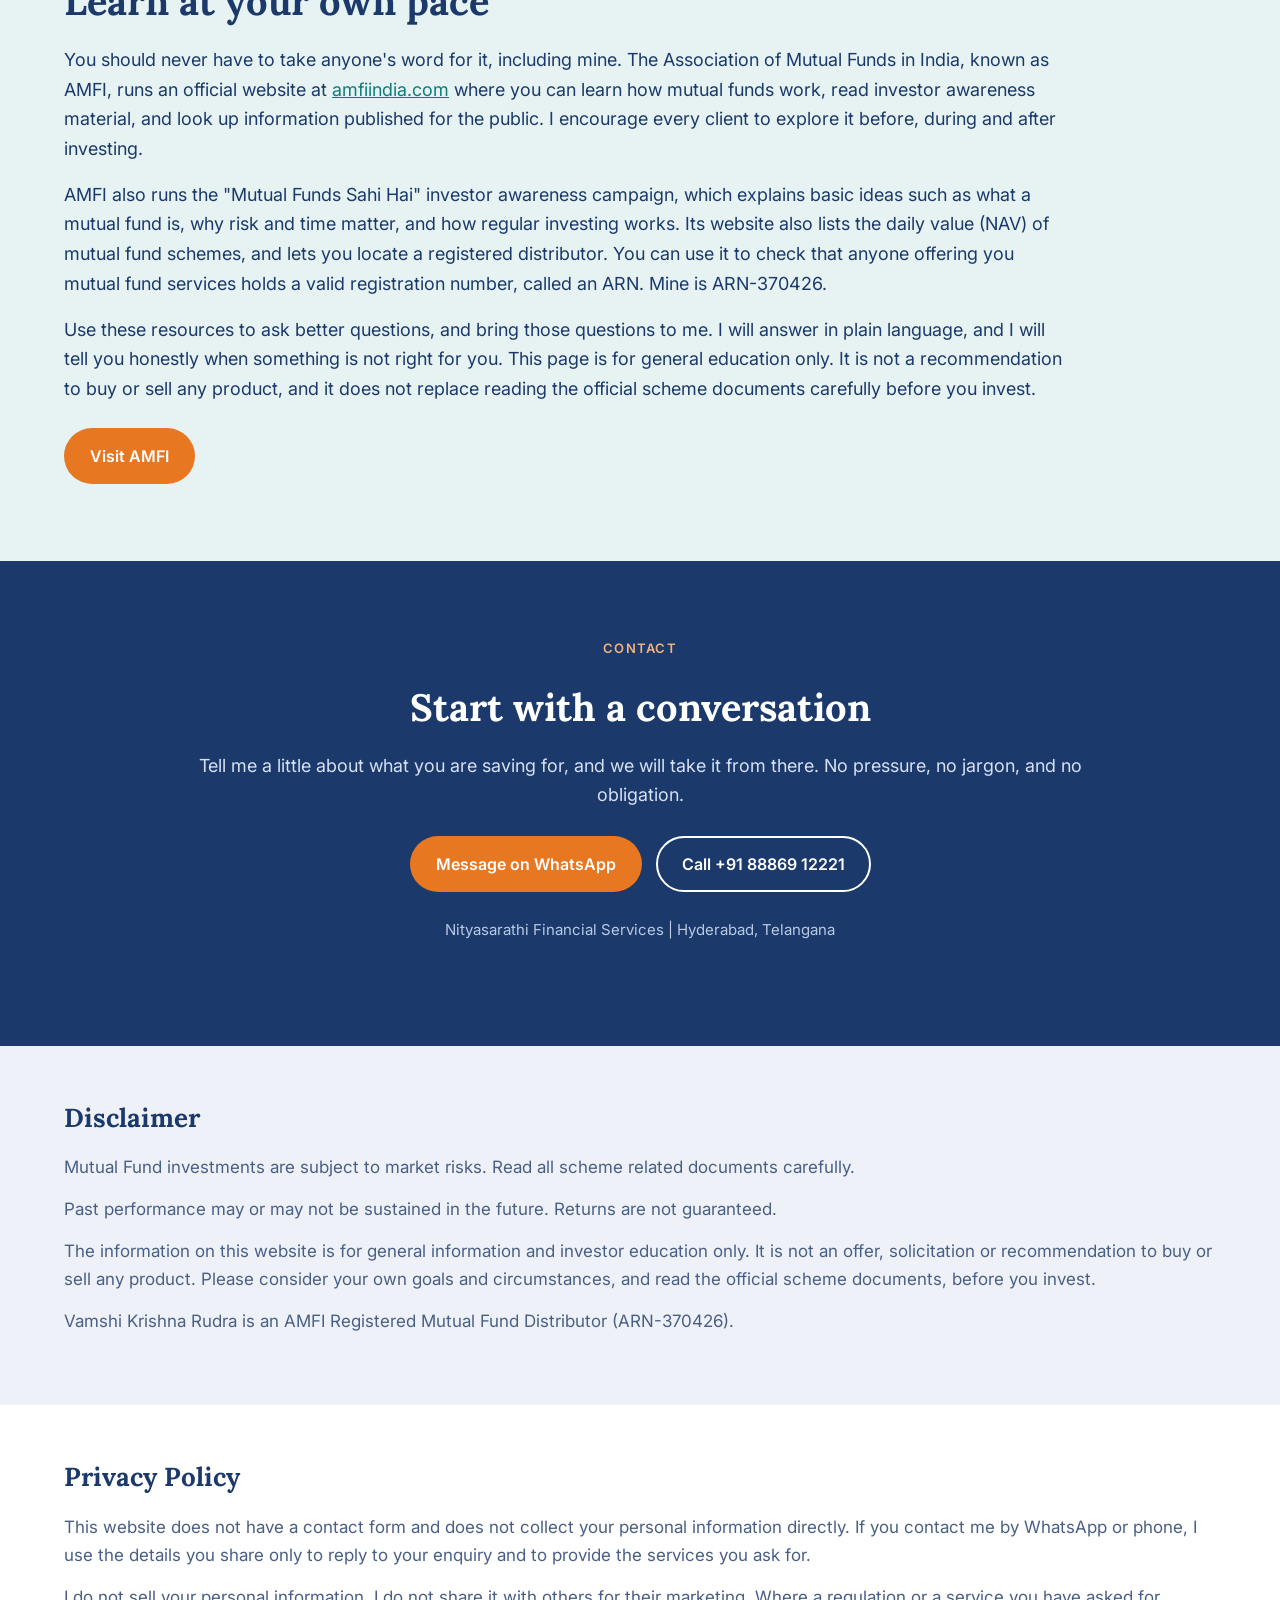
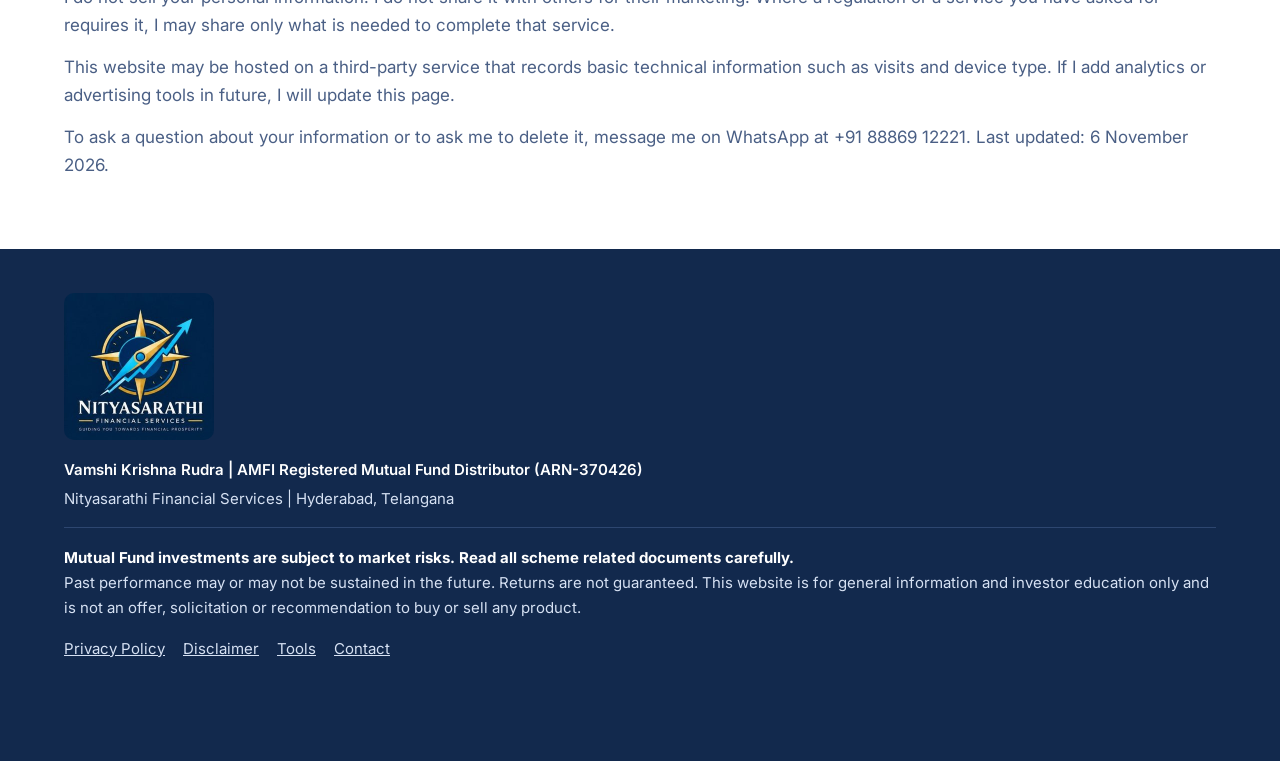
==== commit 75d2407c: "Add files via upload" ====
--- a/index.html
+++ b/index.html
@@ -12,7 +12,7 @@
 <link rel="preconnect" href="https://fonts.gstatic.com" crossorigin>
 <link href="https://fonts.googleapis.com/css2?family=Lora:wght@600;700&family=Inter:wght@400;500;600&display=swap" rel="stylesheet">
 <link rel="icon" type="image/png" href="[data-uri]">
-<link rel="stylesheet" href="style.css?v=2">
+<link rel="stylesheet" href="style.css?v=3">
 </head>
 <body>
 
@@ -38,7 +38,8 @@
 
 <!-- HERO -->
 <div class="hero">
-  <div class="wrap">
+  <div class="wrap hero-grid">
+    <div class="hero-text">
     <h1>Invest with clarity, not pressure.</h1>
     <p class="lead">Honest, personalised mutual fund guidance for anyone who wants to grow their savings with confidence.</p>
     <p class="sub">Not sure where to begin, or worried about being sold something you don't need? Start with a conversation. I look at your goals, your finances and your comfort with risk first, and only then explain what may suit you, in plain language.</p>
@@ -46,7 +47,17 @@
       <a class="btn btn-primary" href="https://wa.me/918886912221?text=Hello%2C%20I%20would%20like%20to%20book%20a%20no-pressure%20conversation." target="_blank" rel="noopener">Book a No-Pressure Conversation</a>
       <a class="btn btn-outline" href="#about">See how I work</a>
     </div>
-    <p class="id">Vamshi Krishna Rudra | AMFI Registered Mutual Fund Distributor (ARN-370426) | Hyderabad</p>
+    </div>
+    <aside class="hero-panel" aria-label="About your distributor">
+      <p class="who">Vamshi Krishna Rudra</p>
+      <p class="role">AMFI Registered Mutual Fund Distributor</p>
+      <p class="arn">ARN-370426 &middot; Hyderabad</p>
+      <ul>
+        <li>Your goals first, funds later</li>
+        <li>Plain language, no jargon</li>
+        <li>No pressure, ever</li>
+      </ul>
+    </aside>
   </div>
 </div>
 
--- a/style.css
+++ b/style.css
@@ -165,3 +165,20 @@
   .grid-services { grid-template-columns: 1fr; }
   .about-grid { grid-template-columns: 1fr; }
 }
+
+/* ---- Full-width refinements ---- */
+.wrap { max-width: 1840px; padding: 0 clamp(20px, 5vw, 96px); }
+.hero-grid { display: grid; grid-template-columns: minmax(0, 1.5fr) minmax(0, 1fr); gap: clamp(32px, 5vw, 96px); align-items: center; }
+.hero h1 { max-width: none; }
+.hero .lead, .hero p.sub { max-width: none; }
+.hero-panel { background: rgba(255,255,255,.08); border: 1px solid rgba(255,255,255,.22); border-radius: 18px; padding: clamp(26px, 3vw, 44px); }
+.hero-panel .who { font-family: 'Lora', Georgia, serif; font-weight: 700; font-size: clamp(22px, 2vw, 30px); color: #fff; line-height: 1.2; }
+.hero-panel .role { color: #E4ECF8; margin-top: 6px; }
+.hero-panel .arn { color: #CBD8EE; font-size: 15px; margin-top: 2px; padding-bottom: 20px; border-bottom: 1px solid rgba(255,255,255,.22); }
+.hero-panel ul { list-style: none; margin-top: 20px; }
+.hero-panel li { color: #fff; font-weight: 500; padding: 8px 0 8px 32px; position: relative; }
+.hero-panel li::before { content: "\2713"; position: absolute; left: 0; top: 7px; width: 22px; height: 22px; border-radius: 50%; background: var(--orange); color: #fff; font-size: 13px; line-height: 22px; text-align: center; }
+.about-grid { grid-template-columns: 1.6fr 1fr; }
+@media (max-width: 860px) {
+  .hero-grid { grid-template-columns: 1fr; }
+}
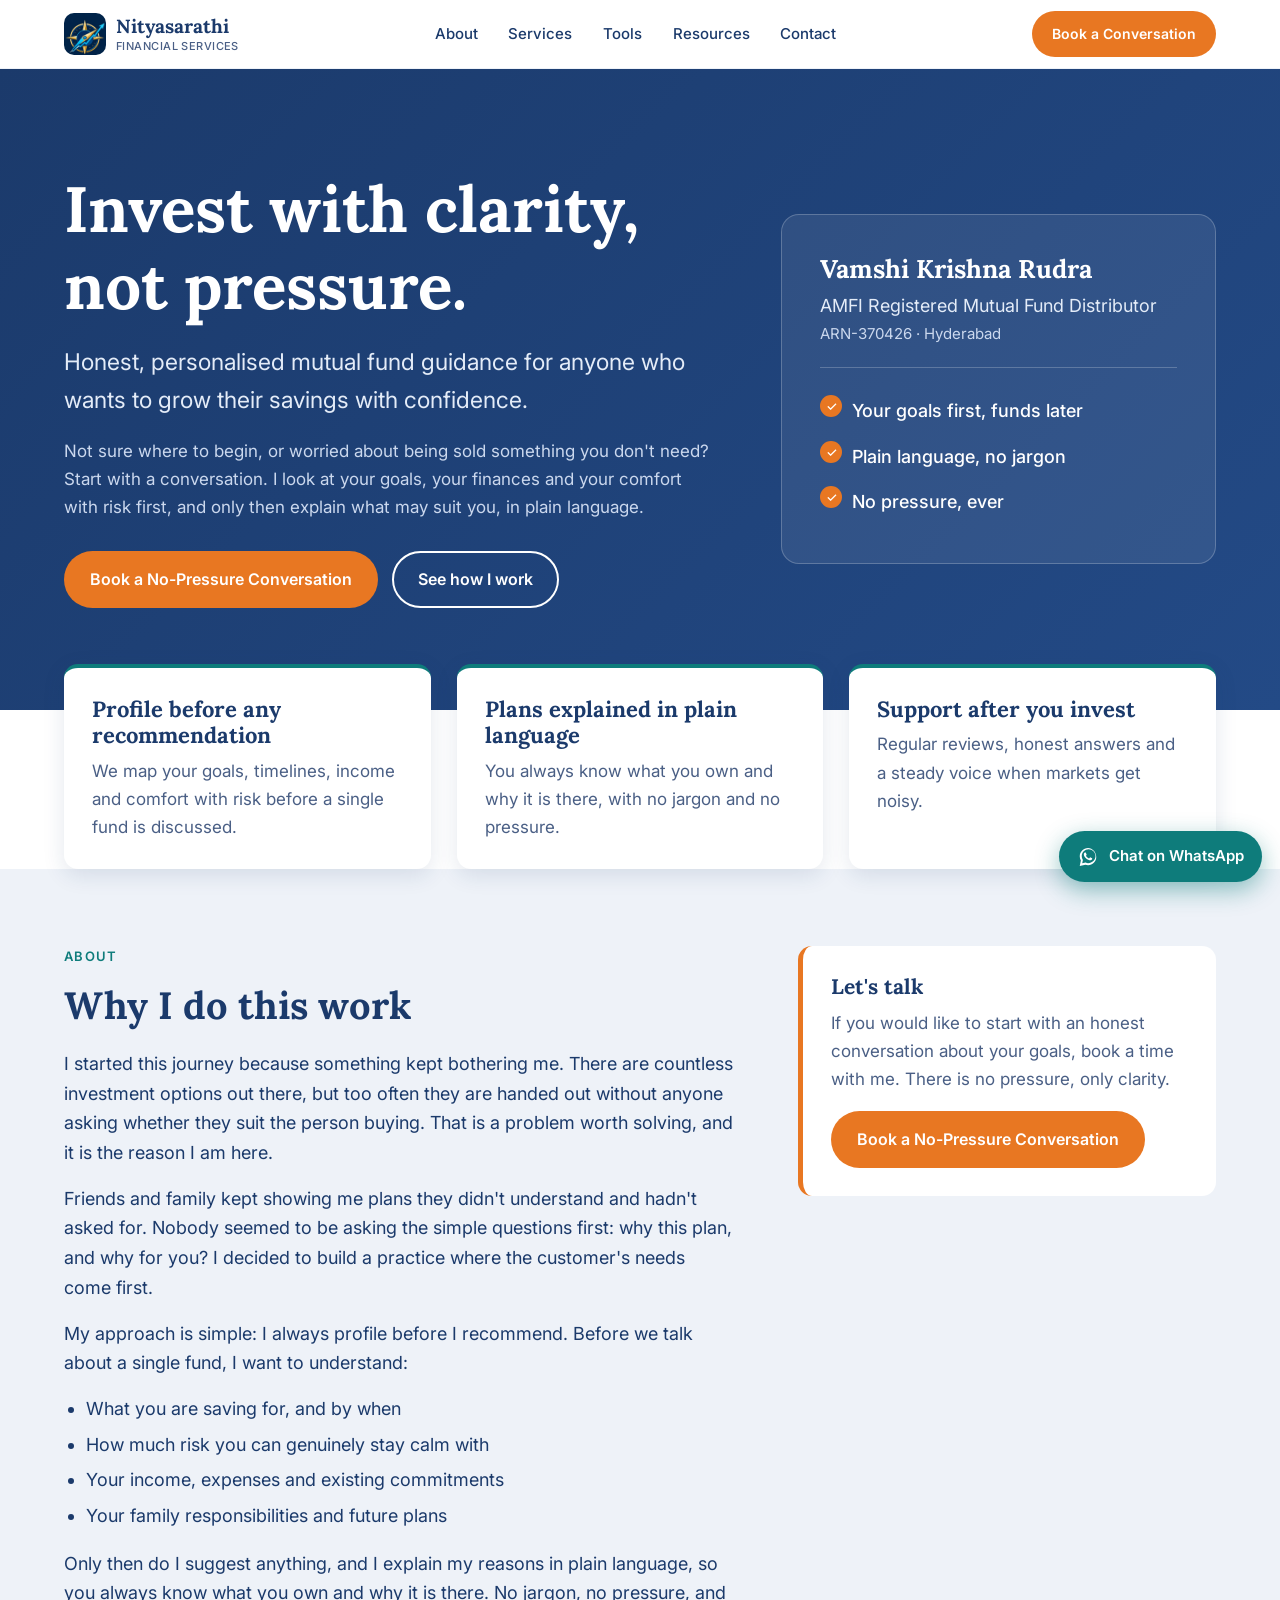
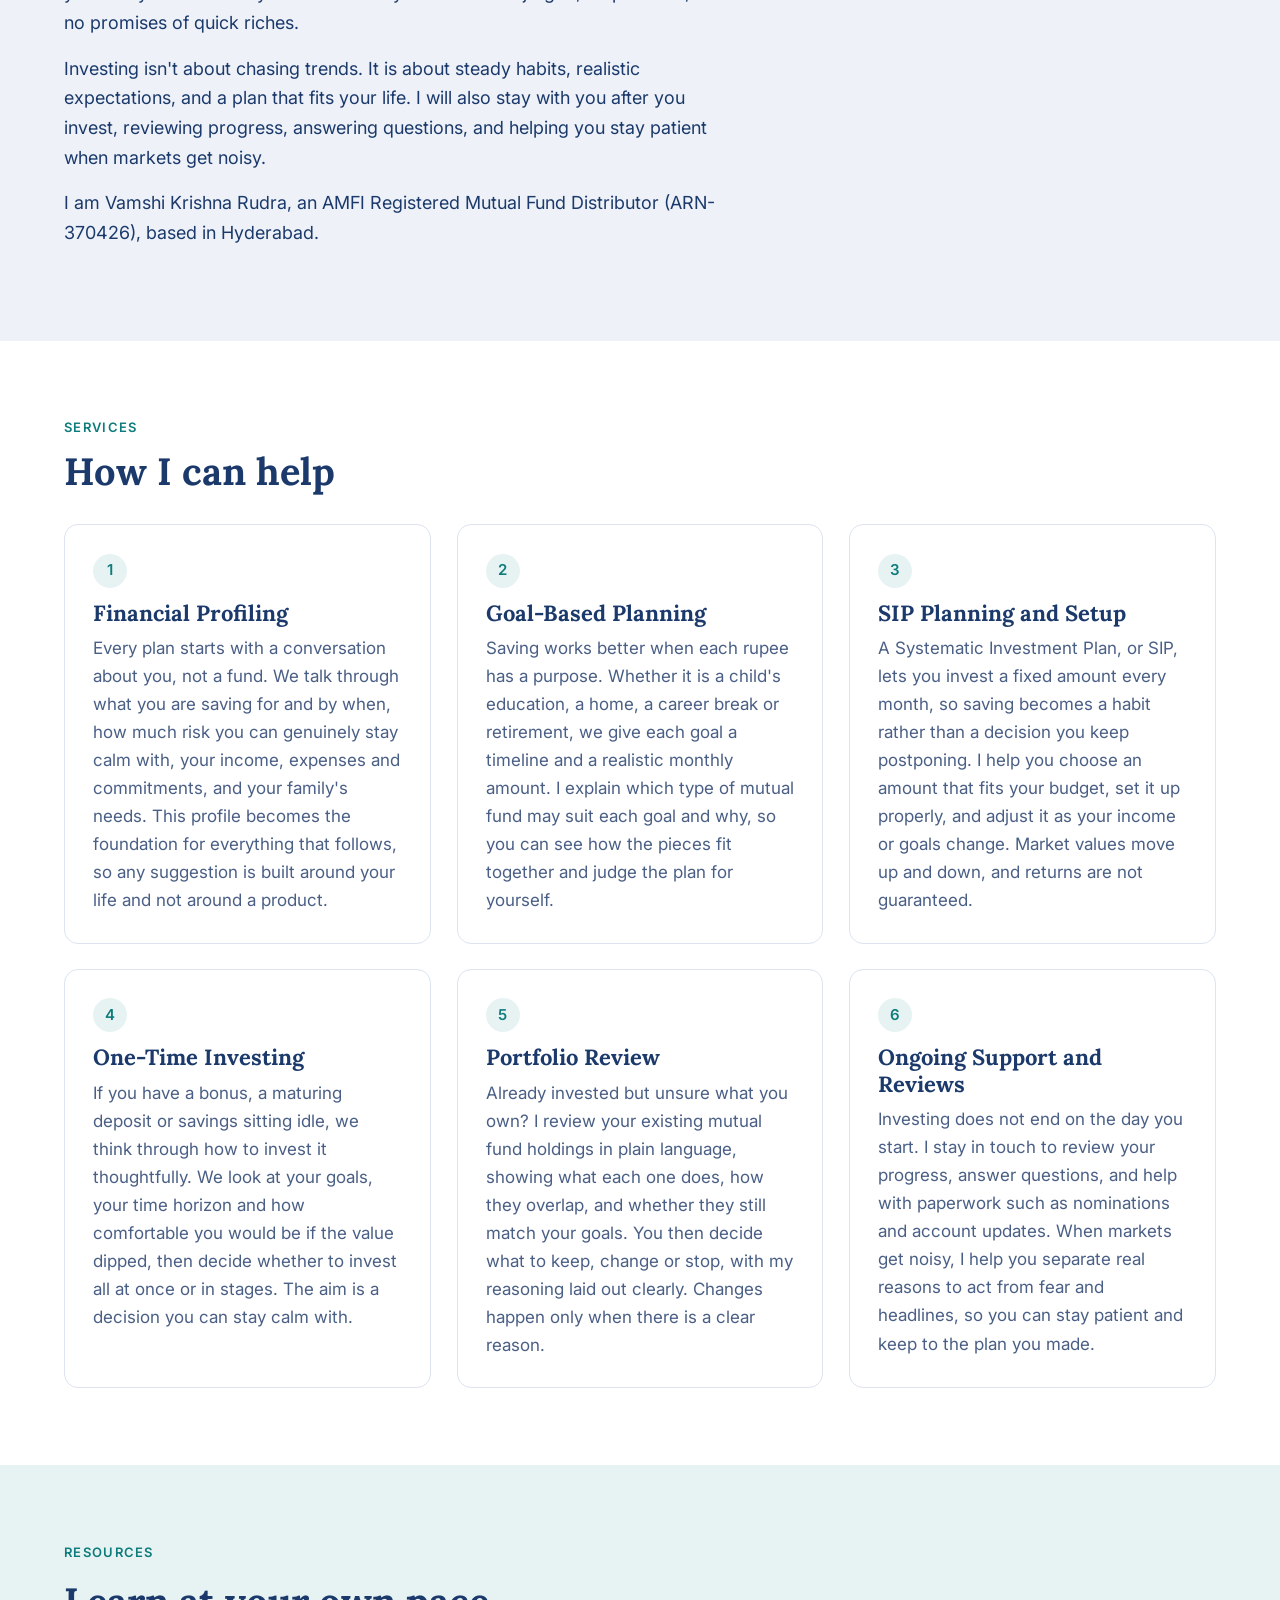
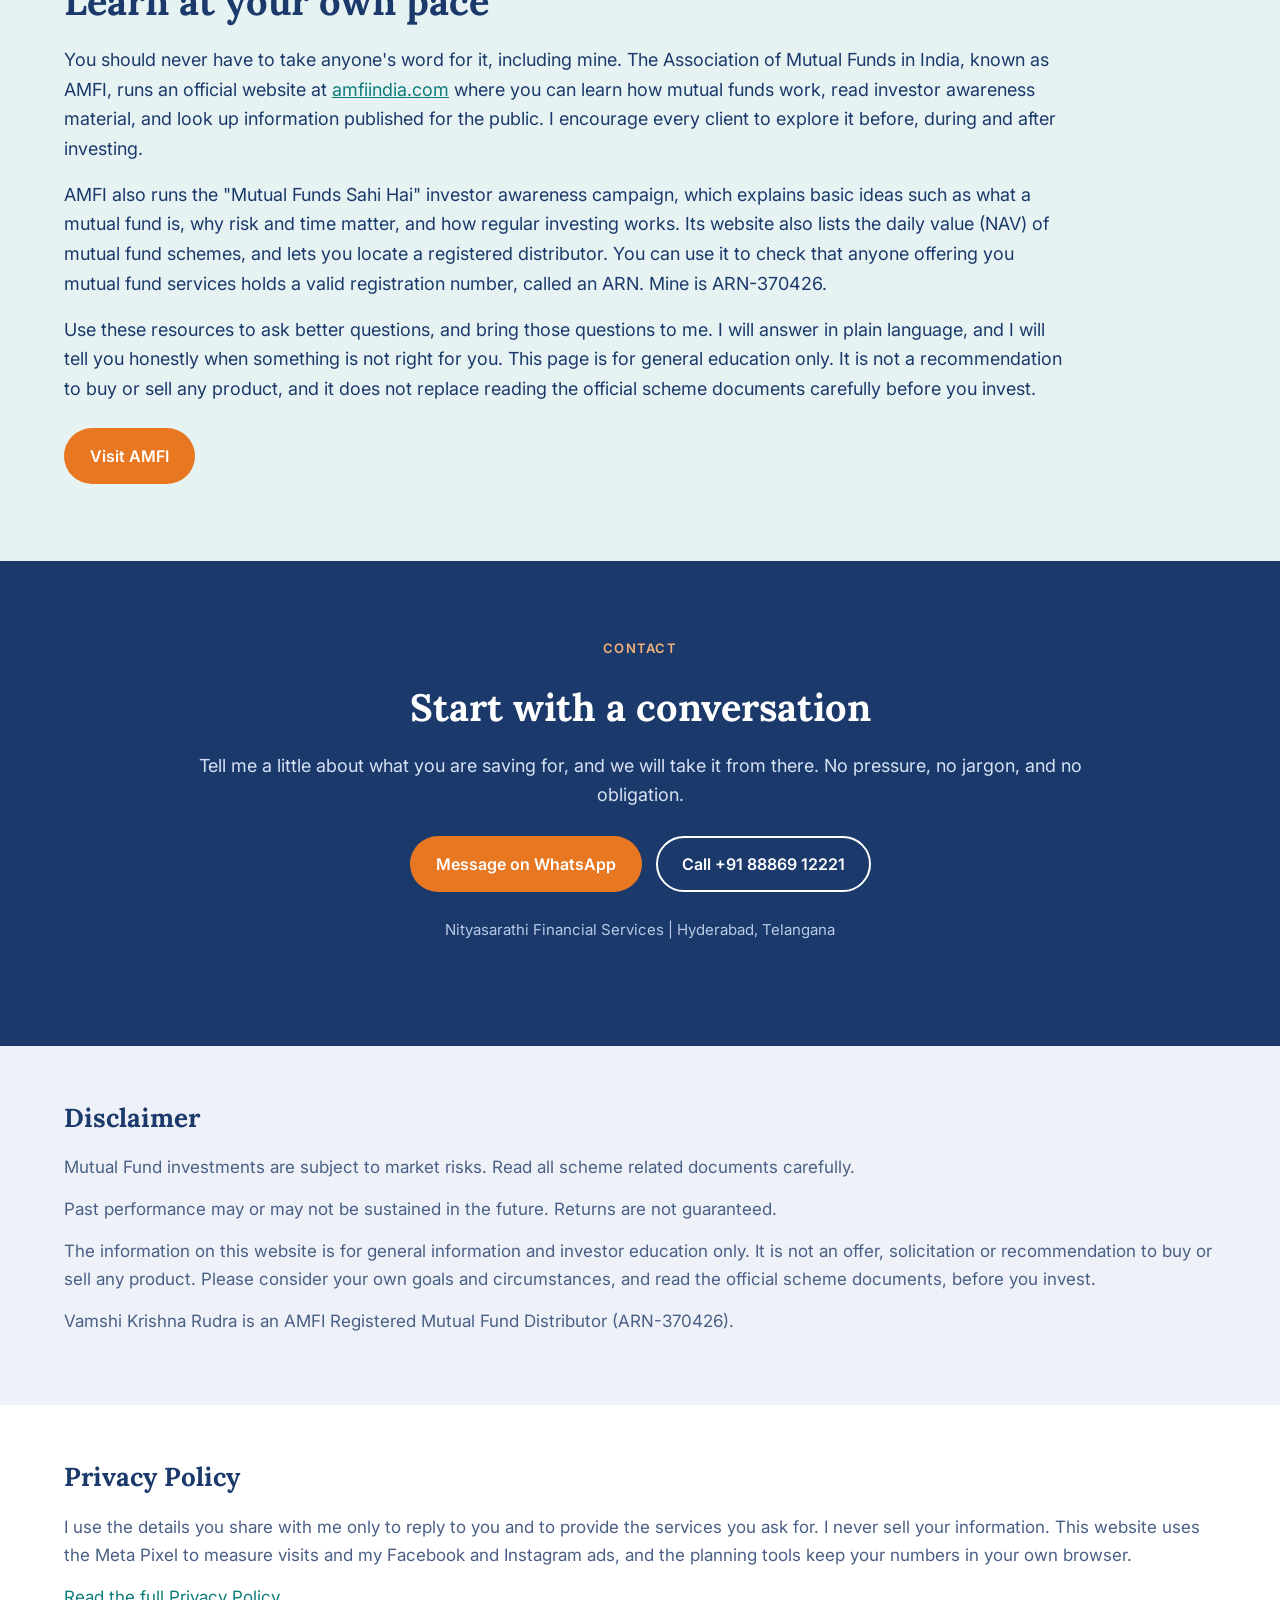
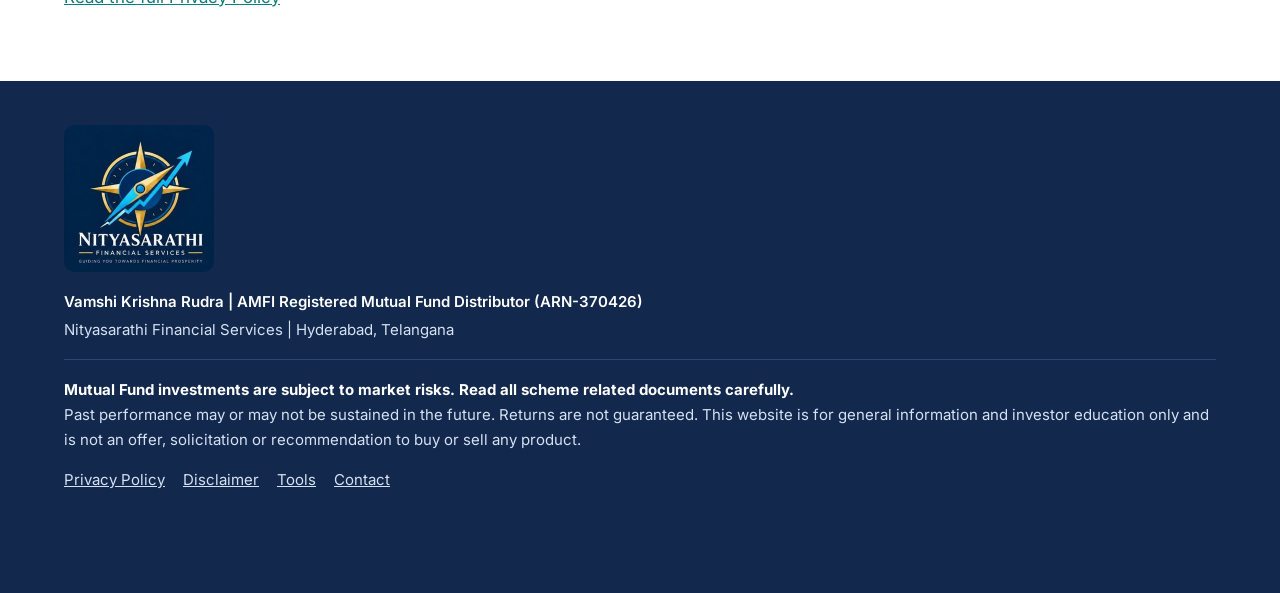
==== commit 3acb56b6: "Add files via upload" ====
--- a/index.html
+++ b/index.html
@@ -13,6 +13,23 @@
 <link href="https://fonts.googleapis.com/css2?family=Lora:wght@600;700&family=Inter:wght@400;500;600&display=swap" rel="stylesheet">
 <link rel="icon" type="image/png" href="[data-uri]">
 <link rel="stylesheet" href="style.css?v=3">
+<!-- Meta Pixel Code -->
+<script>
+!function(f,b,e,v,n,t,s)
+{if(f.fbq)return;n=f.fbq=function(){n.callMethod?
+n.callMethod.apply(n,arguments):n.queue.push(arguments)};
+if(!f._fbq)f._fbq=n;n.push=n;n.loaded=!0;n.version='2.0';
+n.queue=[];t=b.createElement(e);t.async=!0;
+t.src=v;s=b.getElementsByTagName(e)[0];
+s.parentNode.insertBefore(t,s)}(window, document,'script',
+'https://connect.facebook.net/en_US/fbevents.js');
+fbq('init', '2084375265543233');
+fbq('track', 'PageView');
+</script>
+<noscript><img height="1" width="1" style="display:none"
+src="https://www.facebook.com/tr?id=2084375265543233&ev=PageView&noscript=1"
+/></noscript>
+<!-- End Meta Pixel Code -->
 </head>
 <body>
 
@@ -29,7 +46,7 @@
       <a href="#resources">Resources</a>
       <a href="#contact">Contact</a>
     </nav>
-    <a class="btn btn-primary btn-small" href="https://wa.me/918886912221?text=Hello%2C%20I%20would%20like%20to%20book%20a%20conversation." target="_blank" rel="noopener">Book a Conversation</a>
+    <a class="btn btn-primary btn-small" href="https://wa.me/918886912221?text=Hello%2C%20I%20would%20like%20to%20book%20a%20conversation." target="_blank" rel="noopener" onclick="fbq('track','Contact')">Book a Conversation</a>
     <button class="menu-btn" type="button" aria-label="Menu" aria-expanded="false" aria-controls="site-nav">&#9776;</button>
   </div>
 </header>
@@ -44,7 +61,7 @@
     <p class="lead">Honest, personalised mutual fund guidance for anyone who wants to grow their savings with confidence.</p>
     <p class="sub">Not sure where to begin, or worried about being sold something you don't need? Start with a conversation. I look at your goals, your finances and your comfort with risk first, and only then explain what may suit you, in plain language.</p>
     <div class="actions">
-      <a class="btn btn-primary" href="https://wa.me/918886912221?text=Hello%2C%20I%20would%20like%20to%20book%20a%20no-pressure%20conversation." target="_blank" rel="noopener">Book a No-Pressure Conversation</a>
+      <a class="btn btn-primary" href="https://wa.me/918886912221?text=Hello%2C%20I%20would%20like%20to%20book%20a%20no-pressure%20conversation." target="_blank" rel="noopener" onclick="fbq('track','Contact')">Book a No-Pressure Conversation</a>
       <a class="btn btn-outline" href="#about">See how I work</a>
     </div>
     </div>
@@ -100,7 +117,7 @@
     <aside class="about-side">
       <h3>Let's talk</h3>
       <p>If you would like to start with an honest conversation about your goals, book a time with me. There is no pressure, only clarity.</p>
-      <a class="btn btn-primary" href="https://wa.me/918886912221?text=Hello%2C%20I%20would%20like%20to%20book%20a%20conversation." target="_blank" rel="noopener">Book a No-Pressure Conversation</a>
+      <a class="btn btn-primary" href="https://wa.me/918886912221?text=Hello%2C%20I%20would%20like%20to%20book%20a%20conversation." target="_blank" rel="noopener" onclick="fbq('track','Contact')">Book a No-Pressure Conversation</a>
     </aside>
   </div>
 </section>
@@ -166,8 +183,8 @@
     <h2>Start with a conversation</h2>
     <p>Tell me a little about what you are saving for, and we will take it from there. No pressure, no jargon, and no obligation.</p>
     <div class="actions">
-      <a class="btn btn-primary" href="https://wa.me/918886912221?text=Hello%2C%20I%20would%20like%20to%20book%20a%20no-pressure%20conversation." target="_blank" rel="noopener">Message on WhatsApp</a>
-      <a class="btn btn-outline" href="tel:+918886912221">Call +91 88869 12221</a>
+      <a class="btn btn-primary" href="https://wa.me/918886912221?text=Hello%2C%20I%20would%20like%20to%20book%20a%20no-pressure%20conversation." target="_blank" rel="noopener" onclick="fbq('track','Contact')">Message on WhatsApp</a>
+      <a class="btn btn-outline" href="tel:+918886912221" onclick="fbq('track','Contact')">Call +91 88869 12221</a>
     </div>
     <p class="place">Nityasarathi Financial Services | Hyderabad, Telangana</p>
   </div>
@@ -188,10 +205,8 @@
 <section class="legal" id="privacy">
   <div class="wrap">
     <h2>Privacy Policy</h2>
-    <p>This website does not have a contact form and does not collect your personal information directly. If you contact me by WhatsApp or phone, I use the details you share only to reply to your enquiry and to provide the services you ask for.</p>
-    <p>I do not sell your personal information. I do not share it with others for their marketing. Where a regulation or a service you have asked for requires it, I may share only what is needed to complete that service.</p>
-    <p>This website may be hosted on a third-party service that records basic technical information such as visits and device type. If I add analytics or advertising tools in future, I will update this page.</p>
-    <p>To ask a question about your information or to ask me to delete it, message me on WhatsApp at +91 88869 12221. Last updated: 6 November 2026.</p>
+    <p>I use the details you share with me only to reply to you and to provide the services you ask for. I never sell your information. This website uses the Meta Pixel to measure visits and my Facebook and Instagram ads, and the planning tools keep your numbers in your own browser.</p>
+    <p><a href="privacy.html">Read the full Privacy Policy</a></p>
   </div>
 </section>
 
@@ -207,7 +222,7 @@
       <p>Past performance may or may not be sustained in the future. Returns are not guaranteed. This website is for general information and investor education only and is not an offer, solicitation or recommendation to buy or sell any product.</p>
     </div>
     <div class="links">
-      <a href="#privacy">Privacy Policy</a>
+      <a href="privacy.html">Privacy Policy</a>
       <a href="#disclaimer">Disclaimer</a>
       <a href="tools.html">Tools</a>
       <a href="#contact">Contact</a>
@@ -215,7 +230,7 @@
   </div>
 </footer>
 
-<a class="wa" href="https://wa.me/918886912221?text=Hello%2C%20I%20would%20like%20to%20book%20a%20conversation." target="_blank" rel="noopener" aria-label="Chat on WhatsApp">
+<a class="wa" href="https://wa.me/918886912221?text=Hello%2C%20I%20would%20like%20to%20book%20a%20conversation." target="_blank" rel="noopener" aria-label="Chat on WhatsApp" onclick="fbq('track','Contact')">
   <svg viewBox="0 0 32 32" aria-hidden="true"><path d="M16.04 3C9.4 3 4 8.38 4 15.01c0 2.12.56 4.19 1.62 6.01L4 29l8.14-1.59a12.02 12.02 0 0 0 3.9.65h.01C22.67 28.06 28 22.66 28 16.03 28 9.4 22.68 3 16.04 3Zm0 22.03h-.01c-1.19 0-2.35-.32-3.37-.92l-.24-.14-4.83.94.99-4.7-.16-.25a9.97 9.97 0 0 1-1.54-5.3c0-5.5 4.49-9.97 10.02-9.97 5.52 0 10.01 4.47 10.01 9.99 0 5.51-4.49 10.35-10.87 10.35Zm5.5-7.46c-.3-.15-1.78-.88-2.06-.98-.28-.1-.48-.15-.68.15-.2.3-.78.98-.96 1.18-.17.2-.35.23-.65.08-.3-.15-1.27-.47-2.42-1.49-.9-.8-1.5-1.78-1.67-2.08-.18-.3-.02-.46.13-.61.14-.13.3-.35.45-.52.15-.18.2-.3.3-.5.1-.2.05-.38-.02-.53-.08-.15-.68-1.64-.93-2.25-.24-.59-.49-.51-.68-.52h-.58c-.2 0-.53.08-.8.38-.28.3-1.05 1.03-1.05 2.5 0 1.48 1.08 2.9 1.23 3.1.15.2 2.12 3.23 5.13 4.53.72.31 1.28.5 1.71.63.72.23 1.37.2 1.89.12.58-.09 1.78-.73 2.03-1.43.25-.7.25-1.3.17-1.43-.07-.12-.27-.2-.57-.35Z"/></svg>
   <span>Chat on WhatsApp</span>
 </a>
